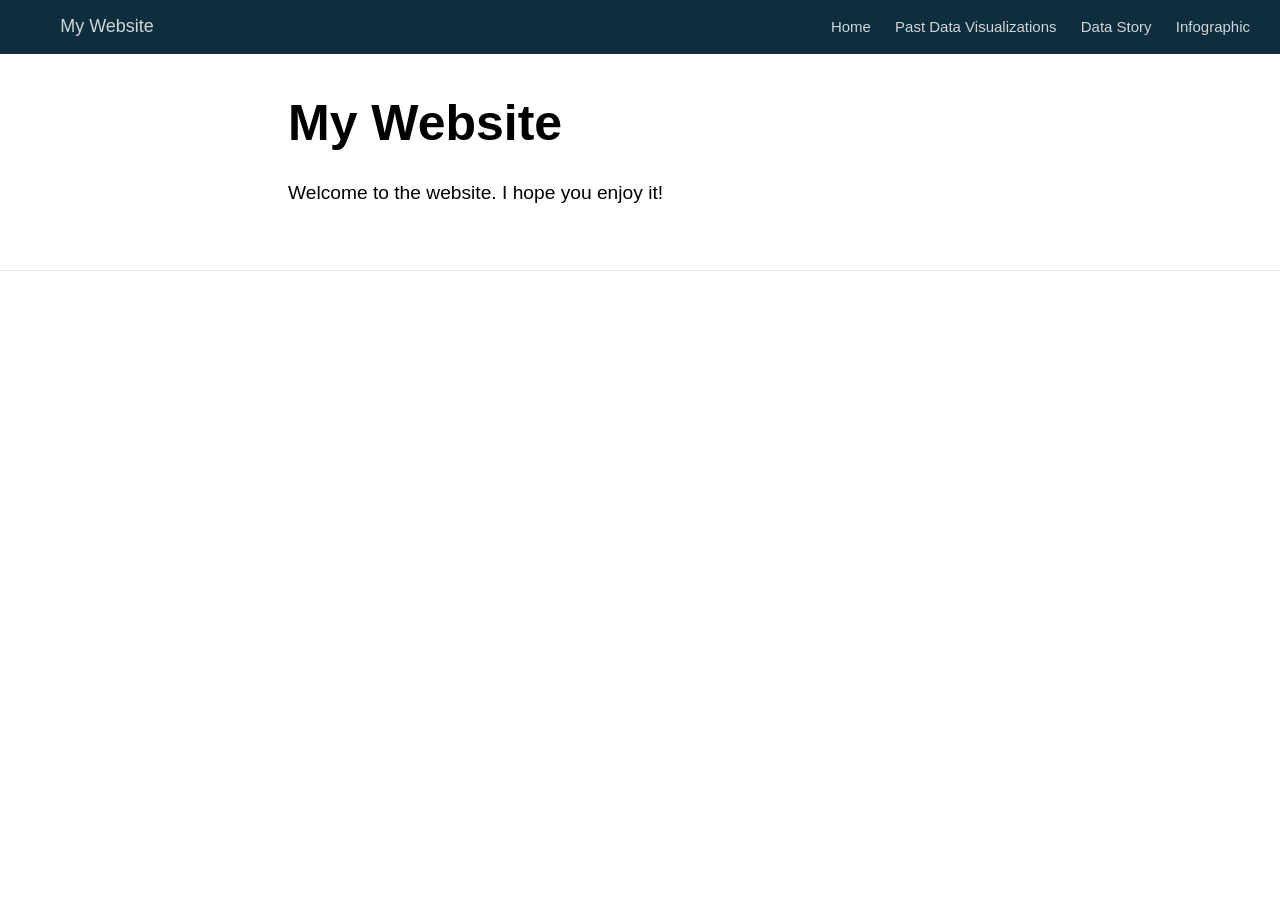
==== docs/index.html @ ec9baa34 "clean website (no large files)" ====
<!DOCTYPE html>

<html xmlns="http://www.w3.org/1999/xhtml" lang="" xml:lang="">

<head>
  <meta charset="utf-8"/>
  <meta name="viewport" content="width=device-width, initial-scale=1"/>
  <meta http-equiv="X-UA-Compatible" content="IE=Edge,chrome=1"/>
  <meta name="generator" content="distill" />

  <style type="text/css">
  /* Hide doc at startup (prevent jankiness while JS renders/transforms) */
  body {
    visibility: hidden;
  }
  </style>

 <!--radix_placeholder_import_source-->
 <!--/radix_placeholder_import_source-->

<style type="text/css">code{white-space: pre;}</style>
<style type="text/css" data-origin="pandoc">
pre > code.sourceCode { white-space: pre; position: relative; }
pre > code.sourceCode > span { display: inline-block; line-height: 1.25; }
pre > code.sourceCode > span:empty { height: 1.2em; }
.sourceCode { overflow: visible; }
code.sourceCode > span { color: inherit; text-decoration: inherit; }
div.sourceCode { margin: 1em 0; }
pre.sourceCode { margin: 0; }
@media screen {
div.sourceCode { overflow: auto; }
}
@media print {
pre > code.sourceCode { white-space: pre-wrap; }
pre > code.sourceCode > span { text-indent: -5em; padding-left: 5em; }
}
pre.numberSource code
  { counter-reset: source-line 0; }
pre.numberSource code > span
  { position: relative; left: -4em; counter-increment: source-line; }
pre.numberSource code > span > a:first-child::before
  { content: counter(source-line);
    position: relative; left: -1em; text-align: right; vertical-align: baseline;
    border: none; display: inline-block;
    -webkit-touch-callout: none; -webkit-user-select: none;
    -khtml-user-select: none; -moz-user-select: none;
    -ms-user-select: none; user-select: none;
    padding: 0 4px; width: 4em;
    color: #aaaaaa;
  }
pre.numberSource { margin-left: 3em; border-left: 1px solid #aaaaaa;  padding-left: 4px; }
div.sourceCode
  { color: #00769e; background-color: #f1f3f5; }
@media screen {
pre > code.sourceCode > span > a:first-child::before { text-decoration: underline; }
}
code span { color: #00769e; } /* Normal */
code span.al { color: #ad0000; } /* Alert */
code span.an { color: #5e5e5e; } /* Annotation */
code span.at { color: #657422; } /* Attribute */
code span.bn { color: #ad0000; } /* BaseN */
code span.bu { } /* BuiltIn */
code span.cf { color: #00769e; } /* ControlFlow */
code span.ch { color: #20794d; } /* Char */
code span.cn { color: #8f5902; } /* Constant */
code span.co { color: #5e5e5e; } /* Comment */
code span.cv { color: #5e5e5e; font-style: italic; } /* CommentVar */
code span.do { color: #5e5e5e; font-style: italic; } /* Documentation */
code span.dt { color: #ad0000; } /* DataType */
code span.dv { color: #ad0000; } /* DecVal */
code span.er { color: #ad0000; } /* Error */
code span.ex { } /* Extension */
code span.fl { color: #ad0000; } /* Float */
code span.fu { color: #4758ab; } /* Function */
code span.im { } /* Import */
code span.in { color: #5e5e5e; } /* Information */
code span.kw { color: #00769e; } /* Keyword */
code span.op { color: #5e5e5e; } /* Operator */
code span.ot { color: #00769e; } /* Other */
code span.pp { color: #ad0000; } /* Preprocessor */
code span.sc { color: #5e5e5e; } /* SpecialChar */
code span.ss { color: #20794d; } /* SpecialString */
code span.st { color: #20794d; } /* String */
code span.va { color: #111111; } /* Variable */
code span.vs { color: #20794d; } /* VerbatimString */
code span.wa { color: #5e5e5e; font-style: italic; } /* Warning */
</style>


  <!--radix_placeholder_meta_tags-->
  <title>My Website</title>

  <meta property="description" itemprop="description" content="Welcome to the website. I hope you enjoy it!"/>



  <!--  https://developers.facebook.com/docs/sharing/webmasters#markup -->
  <meta property="og:title" content="My Website"/>
  <meta property="og:type" content="article"/>
  <meta property="og:description" content="Welcome to the website. I hope you enjoy it!"/>
  <meta property="og:locale" content="en_US"/>
  <meta property="og:site_name" content="My Website"/>

  <!--  https://dev.twitter.com/cards/types/summary -->
  <meta property="twitter:card" content="summary"/>
  <meta property="twitter:title" content="My Website"/>
  <meta property="twitter:description" content="Welcome to the website. I hope you enjoy it!"/>

  <!--/radix_placeholder_meta_tags-->
  <!--radix_placeholder_rmarkdown_metadata-->

  <script type="text/json" id="radix-rmarkdown-metadata">
  {"type":"list","attributes":{"names":{"type":"character","attributes":{},"value":["title","description","site"]}},"value":[{"type":"character","attributes":{},"value":["My Website"]},{"type":"character","attributes":{},"value":["Welcome to the website. I hope you enjoy it!\n"]},{"type":"character","attributes":{},"value":["distill::distill_website"]}]}
  </script>
  <!--/radix_placeholder_rmarkdown_metadata-->
  <!--radix_placeholder_navigation_in_header-->
  <meta name="distill:offset" content=""/>

  <script type="application/javascript">

    window.headroom_prevent_pin = false;

    window.document.addEventListener("DOMContentLoaded", function (event) {

      // initialize headroom for banner
      var header = $('header').get(0);
      var headerHeight = header.offsetHeight;
      var headroom = new Headroom(header, {
        tolerance: 5,
        onPin : function() {
          if (window.headroom_prevent_pin) {
            window.headroom_prevent_pin = false;
            headroom.unpin();
          }
        }
      });
      headroom.init();
      if(window.location.hash)
        headroom.unpin();
      $(header).addClass('headroom--transition');

      // offset scroll location for banner on hash change
      // (see: https://github.com/WickyNilliams/headroom.js/issues/38)
      window.addEventListener("hashchange", function(event) {
        window.scrollTo(0, window.pageYOffset - (headerHeight + 25));
      });

      // responsive menu
      $('.distill-site-header').each(function(i, val) {
        var topnav = $(this);
        var toggle = topnav.find('.nav-toggle');
        toggle.on('click', function() {
          topnav.toggleClass('responsive');
        });
      });

      // nav dropdowns
      $('.nav-dropbtn').click(function(e) {
        $(this).next('.nav-dropdown-content').toggleClass('nav-dropdown-active');
        $(this).parent().siblings('.nav-dropdown')
           .children('.nav-dropdown-content').removeClass('nav-dropdown-active');
      });
      $("body").click(function(e){
        $('.nav-dropdown-content').removeClass('nav-dropdown-active');
      });
      $(".nav-dropdown").click(function(e){
        e.stopPropagation();
      });
    });
  </script>

  <style type="text/css">

  /* Theme (user-documented overrideables for nav appearance) */

  .distill-site-nav {
    color: rgba(255, 255, 255, 0.8);
    background-color: #0F2E3D;
    font-size: 15px;
    font-weight: 300;
  }

  .distill-site-nav a {
    color: inherit;
    text-decoration: none;
  }

  .distill-site-nav a:hover {
    color: white;
  }

  @media print {
    .distill-site-nav {
      display: none;
    }
  }

  .distill-site-header {

  }

  .distill-site-footer {

  }


  /* Site Header */

  .distill-site-header {
    width: 100%;
    box-sizing: border-box;
    z-index: 3;
  }

  .distill-site-header .nav-left {
    display: inline-block;
    margin-left: 8px;
  }

  @media screen and (max-width: 768px) {
    .distill-site-header .nav-left {
      margin-left: 0;
    }
  }


  .distill-site-header .nav-right {
    float: right;
    margin-right: 8px;
  }

  .distill-site-header a,
  .distill-site-header .title {
    display: inline-block;
    text-align: center;
    padding: 14px 10px 14px 10px;
  }

  .distill-site-header .title {
    font-size: 18px;
    min-width: 150px;
  }

  .distill-site-header .logo {
    padding: 0;
  }

  .distill-site-header .logo img {
    display: none;
    max-height: 20px;
    width: auto;
    margin-bottom: -4px;
  }

  .distill-site-header .nav-image img {
    max-height: 18px;
    width: auto;
    display: inline-block;
    margin-bottom: -3px;
  }



  @media screen and (min-width: 1000px) {
    .distill-site-header .logo img {
      display: inline-block;
    }
    .distill-site-header .nav-left {
      margin-left: 20px;
    }
    .distill-site-header .nav-right {
      margin-right: 20px;
    }
    .distill-site-header .title {
      padding-left: 12px;
    }
  }


  .distill-site-header .nav-toggle {
    display: none;
  }

  .nav-dropdown {
    display: inline-block;
    position: relative;
  }

  .nav-dropdown .nav-dropbtn {
    border: none;
    outline: none;
    color: rgba(255, 255, 255, 0.8);
    padding: 16px 10px;
    background-color: transparent;
    font-family: inherit;
    font-size: inherit;
    font-weight: inherit;
    margin: 0;
    margin-top: 1px;
    z-index: 2;
  }

  .nav-dropdown-content {
    display: none;
    position: absolute;
    background-color: white;
    min-width: 200px;
    border: 1px solid rgba(0,0,0,0.15);
    border-radius: 4px;
    box-shadow: 0px 8px 16px 0px rgba(0,0,0,0.1);
    z-index: 1;
    margin-top: 2px;
    white-space: nowrap;
    padding-top: 4px;
    padding-bottom: 4px;
  }

  .nav-dropdown-content hr {
    margin-top: 4px;
    margin-bottom: 4px;
    border: none;
    border-bottom: 1px solid rgba(0, 0, 0, 0.1);
  }

  .nav-dropdown-active {
    display: block;
  }

  .nav-dropdown-content a, .nav-dropdown-content .nav-dropdown-header {
    color: black;
    padding: 6px 24px;
    text-decoration: none;
    display: block;
    text-align: left;
  }

  .nav-dropdown-content .nav-dropdown-header {
    display: block;
    padding: 5px 24px;
    padding-bottom: 0;
    text-transform: uppercase;
    font-size: 14px;
    color: #999999;
    white-space: nowrap;
  }

  .nav-dropdown:hover .nav-dropbtn {
    color: white;
  }

  .nav-dropdown-content a:hover {
    background-color: #ddd;
    color: black;
  }

  .nav-right .nav-dropdown-content {
    margin-left: -45%;
    right: 0;
  }

  @media screen and (max-width: 768px) {
    .distill-site-header a, .distill-site-header .nav-dropdown  {display: none;}
    .distill-site-header a.nav-toggle {
      float: right;
      display: block;
    }
    .distill-site-header .title {
      margin-left: 0;
    }
    .distill-site-header .nav-right {
      margin-right: 0;
    }
    .distill-site-header {
      overflow: hidden;
    }
    .nav-right .nav-dropdown-content {
      margin-left: 0;
    }
  }


  @media screen and (max-width: 768px) {
    .distill-site-header.responsive {position: relative; min-height: 500px; }
    .distill-site-header.responsive a.nav-toggle {
      position: absolute;
      right: 0;
      top: 0;
    }
    .distill-site-header.responsive a,
    .distill-site-header.responsive .nav-dropdown {
      display: block;
      text-align: left;
    }
    .distill-site-header.responsive .nav-left,
    .distill-site-header.responsive .nav-right {
      width: 100%;
    }
    .distill-site-header.responsive .nav-dropdown {float: none;}
    .distill-site-header.responsive .nav-dropdown-content {position: relative;}
    .distill-site-header.responsive .nav-dropdown .nav-dropbtn {
      display: block;
      width: 100%;
      text-align: left;
    }
  }

  /* Site Footer */

  .distill-site-footer {
    width: 100%;
    overflow: hidden;
    box-sizing: border-box;
    z-index: 3;
    margin-top: 30px;
    padding-top: 30px;
    padding-bottom: 30px;
    text-align: center;
  }

  /* Headroom */

  d-title {
    padding-top: 6rem;
  }

  @media print {
    d-title {
      padding-top: 4rem;
    }
  }

  .headroom {
    z-index: 1000;
    position: fixed;
    top: 0;
    left: 0;
    right: 0;
  }

  .headroom--transition {
    transition: all .4s ease-in-out;
  }

  .headroom--unpinned {
    top: -100px;
  }

  .headroom--pinned {
    top: 0;
  }

  /* adjust viewport for navbar height */
  /* helps vertically center bootstrap (non-distill) content */
  .min-vh-100 {
    min-height: calc(100vh - 100px) !important;
  }

  </style>

  <script src="site_libs/jquery-3.6.0/jquery-3.6.0.min.js"></script>
  <link href="site_libs/font-awesome-6.5.2/css/all.min.css" rel="stylesheet"/>
  <link href="site_libs/font-awesome-6.5.2/css/v4-shims.min.css" rel="stylesheet"/>
  <script src="site_libs/headroom-0.9.4/headroom.min.js"></script>
  <script src="site_libs/autocomplete-0.37.1/autocomplete.min.js"></script>
  <script src="site_libs/fuse-6.4.1/fuse.min.js"></script>

  <script type="application/javascript">

  function getMeta(metaName) {
    var metas = document.getElementsByTagName('meta');
    for (let i = 0; i < metas.length; i++) {
      if (metas[i].getAttribute('name') === metaName) {
        return metas[i].getAttribute('content');
      }
    }
    return '';
  }

  function offsetURL(url) {
    var offset = getMeta('distill:offset');
    return offset ? offset + '/' + url : url;
  }

  function createFuseIndex() {

    // create fuse index
    var options = {
      keys: [
        { name: 'title', weight: 20 },
        { name: 'categories', weight: 15 },
        { name: 'description', weight: 10 },
        { name: 'contents', weight: 5 },
      ],
      ignoreLocation: true,
      threshold: 0
    };
    var fuse = new window.Fuse([], options);

    // fetch the main search.json
    return fetch(offsetURL('search.json'))
      .then(function(response) {
        if (response.status == 200) {
          return response.json().then(function(json) {
            // index main articles
            json.articles.forEach(function(article) {
              fuse.add(article);
            });
            // download collections and index their articles
            return Promise.all(json.collections.map(function(collection) {
              return fetch(offsetURL(collection)).then(function(response) {
                if (response.status === 200) {
                  return response.json().then(function(articles) {
                    articles.forEach(function(article) {
                      fuse.add(article);
                    });
                  })
                } else {
                  return Promise.reject(
                    new Error('Unexpected status from search index request: ' +
                              response.status)
                  );
                }
              });
            })).then(function() {
              return fuse;
            });
          });

        } else {
          return Promise.reject(
            new Error('Unexpected status from search index request: ' +
                        response.status)
          );
        }
      });
  }

  window.document.addEventListener("DOMContentLoaded", function (event) {

    // get search element (bail if we don't have one)
    var searchEl = window.document.getElementById('distill-search');
    if (!searchEl)
      return;

    createFuseIndex()
      .then(function(fuse) {

        // make search box visible
        searchEl.classList.remove('hidden');

        // initialize autocomplete
        var options = {
          autoselect: true,
          hint: false,
          minLength: 2,
        };
        window.autocomplete(searchEl, options, [{
          source: function(query, callback) {
            const searchOptions = {
              isCaseSensitive: false,
              shouldSort: true,
              minMatchCharLength: 2,
              limit: 10,
            };
            var results = fuse.search(query, searchOptions);
            callback(results
              .map(function(result) { return result.item; })
            );
          },
          templates: {
            suggestion: function(suggestion) {
              var img = suggestion.preview && Object.keys(suggestion.preview).length > 0
                ? `<img src="${offsetURL(suggestion.preview)}"</img>`
                : '';
              var html = `
                <div class="search-item">
                  <h3>${suggestion.title}</h3>
                  <div class="search-item-description">
                    ${suggestion.description || ''}
                  </div>
                  <div class="search-item-preview">
                    ${img}
                  </div>
                </div>
              `;
              return html;
            }
          }
        }]).on('autocomplete:selected', function(event, suggestion) {
          window.location.href = offsetURL(suggestion.path);
        });
        // remove inline display style on autocompleter (we want to
        // manage responsive display via css)
        $('.algolia-autocomplete').css("display", "");
      })
      .catch(function(error) {
        console.log(error);
      });

  });

  </script>

  <style type="text/css">

  .nav-search {
    font-size: x-small;
  }

  /* Algolioa Autocomplete */

  .algolia-autocomplete {
    display: inline-block;
    margin-left: 10px;
    vertical-align: sub;
    background-color: white;
    color: black;
    padding: 6px;
    padding-top: 8px;
    padding-bottom: 0;
    border-radius: 6px;
    border: 1px #0F2E3D solid;
    width: 180px;
  }


  @media screen and (max-width: 768px) {
    .distill-site-nav .algolia-autocomplete {
      display: none;
      visibility: hidden;
    }
    .distill-site-nav.responsive .algolia-autocomplete {
      display: inline-block;
      visibility: visible;
    }
    .distill-site-nav.responsive .algolia-autocomplete .aa-dropdown-menu {
      margin-left: 0;
      width: 400px;
      max-height: 400px;
    }
  }

  .algolia-autocomplete .aa-input, .algolia-autocomplete .aa-hint {
    width: 90%;
    outline: none;
    border: none;
  }

  .algolia-autocomplete .aa-hint {
    color: #999;
  }
  .algolia-autocomplete .aa-dropdown-menu {
    width: 550px;
    max-height: 70vh;
    overflow-x: visible;
    overflow-y: scroll;
    padding: 5px;
    margin-top: 3px;
    margin-left: -150px;
    background-color: #fff;
    border-radius: 5px;
    border: 1px solid #999;
    border-top: none;
  }

  .algolia-autocomplete .aa-dropdown-menu .aa-suggestion {
    cursor: pointer;
    padding: 5px 4px;
    border-bottom: 1px solid #eee;
  }

  .algolia-autocomplete .aa-dropdown-menu .aa-suggestion:last-of-type {
    border-bottom: none;
    margin-bottom: 2px;
  }

  .algolia-autocomplete .aa-dropdown-menu .aa-suggestion .search-item {
    overflow: hidden;
    font-size: 0.8em;
    line-height: 1.4em;
  }

  .algolia-autocomplete .aa-dropdown-menu .aa-suggestion .search-item h3 {
    font-size: 1rem;
    margin-block-start: 0;
    margin-block-end: 5px;
  }

  .algolia-autocomplete .aa-dropdown-menu .aa-suggestion .search-item-description {
    display: inline-block;
    overflow: hidden;
    height: 2.8em;
    width: 80%;
    margin-right: 4%;
  }

  .algolia-autocomplete .aa-dropdown-menu .aa-suggestion .search-item-preview {
    display: inline-block;
    width: 15%;
  }

  .algolia-autocomplete .aa-dropdown-menu .aa-suggestion .search-item-preview img {
    height: 3em;
    width: auto;
    display: none;
  }

  .algolia-autocomplete .aa-dropdown-menu .aa-suggestion .search-item-preview img[src] {
    display: initial;
  }

  .algolia-autocomplete .aa-dropdown-menu .aa-suggestion.aa-cursor {
    background-color: #eee;
  }
  .algolia-autocomplete .aa-dropdown-menu .aa-suggestion em {
    font-weight: bold;
    font-style: normal;
  }

  </style>


  <!--/radix_placeholder_navigation_in_header-->
  <!--radix_placeholder_distill-->

  <style type="text/css">

  body {
    background-color: white;
  }

  .pandoc-table {
    width: 100%;
  }

  .pandoc-table>caption {
    margin-bottom: 10px;
  }

  .pandoc-table th:not([align]) {
    text-align: left;
  }

  .pagedtable-footer {
    font-size: 15px;
  }

  d-byline .byline {
    grid-template-columns: 2fr 2fr;
  }

  d-byline .byline h3 {
    margin-block-start: 1.5em;
  }

  d-byline .byline .authors-affiliations h3 {
    margin-block-start: 0.5em;
  }

  .authors-affiliations .orcid-id {
    width: 16px;
    height:16px;
    margin-left: 4px;
    margin-right: 4px;
    vertical-align: middle;
    padding-bottom: 2px;
  }

  d-title .dt-tags {
    margin-top: 1em;
    grid-column: text;
  }

  .dt-tags .dt-tag {
    text-decoration: none;
    display: inline-block;
    color: rgba(0,0,0,0.6);
    padding: 0em 0.4em;
    margin-right: 0.5em;
    margin-bottom: 0.4em;
    font-size: 70%;
    border: 1px solid rgba(0,0,0,0.2);
    border-radius: 3px;
    text-transform: uppercase;
    font-weight: 500;
  }

  d-article table.gt_table td,
  d-article table.gt_table th {
    border-bottom: none;
    font-size: 100%;
  }

  .html-widget {
    margin-bottom: 2.0em;
  }

  .l-screen-inset {
    padding-right: 16px;
  }

  .l-screen .caption {
    margin-left: 10px;
  }

  .shaded {
    background: rgb(247, 247, 247);
    padding-top: 20px;
    padding-bottom: 20px;
    border-top: 1px solid rgba(0, 0, 0, 0.1);
    border-bottom: 1px solid rgba(0, 0, 0, 0.1);
  }

  .shaded .html-widget {
    margin-bottom: 0;
    border: 1px solid rgba(0, 0, 0, 0.1);
  }

  .shaded .shaded-content {
    background: white;
  }

  .text-output {
    margin-top: 0;
    line-height: 1.5em;
  }

  .hidden {
    display: none !important;
  }

  hr.section-separator {
    border: none;
    border-top: 1px solid rgba(0, 0, 0, 0.1);
    margin: 0px;
  }


  d-byline {
    border-top: none;
  }

  d-article {
    padding-top: 2.5rem;
    padding-bottom: 30px;
    border-top: none;
  }

  d-appendix {
    padding-top: 30px;
  }

  d-article>p>img {
    width: 100%;
  }

  d-article h2 {
    margin: 1rem 0 1.5rem 0;
  }

  d-article h3 {
    margin-top: 1.5rem;
  }

  d-article iframe {
    border: 1px solid rgba(0, 0, 0, 0.1);
    margin-bottom: 2.0em;
    width: 100%;
  }

  /* Tweak code blocks */

  d-article div.sourceCode code,
  d-article pre code {
    font-family: Consolas, Monaco, 'Andale Mono', 'Ubuntu Mono', monospace;
  }

  d-article pre,
  d-article div.sourceCode,
  d-article div.sourceCode pre {
    overflow: auto;
  }

  d-article div.sourceCode {
    background-color: white;
  }

  d-article div.sourceCode pre {
    padding-left: 10px;
    font-size: 12px;
    border-left: 2px solid rgba(0,0,0,0.1);
  }

  d-article pre {
    font-size: 12px;
    color: black;
    background: none;
    margin-top: 0;
    text-align: left;
    white-space: pre;
    word-spacing: normal;
    word-break: normal;
    word-wrap: normal;
    line-height: 1.5;

    -moz-tab-size: 4;
    -o-tab-size: 4;
    tab-size: 4;

    -webkit-hyphens: none;
    -moz-hyphens: none;
    -ms-hyphens: none;
    hyphens: none;
  }

  d-article pre a {
    border-bottom: none;
  }

  d-article pre a:hover {
    border-bottom: none;
    text-decoration: underline;
  }

  d-article details {
    grid-column: text;
    margin-bottom: 0.8em;
  }

  @media(min-width: 768px) {

  d-article pre,
  d-article div.sourceCode,
  d-article div.sourceCode pre {
    overflow: visible !important;
  }

  d-article div.sourceCode pre {
    padding-left: 18px;
    font-size: 14px;
  }

  /* tweak for Pandoc numbered line within distill */
  d-article pre.numberSource code > span {
      left: -2em;
  }

  d-article pre {
    font-size: 14px;
  }

  }

  figure img.external {
    background: white;
    border: 1px solid rgba(0, 0, 0, 0.1);
    box-shadow: 0 1px 8px rgba(0, 0, 0, 0.1);
    padding: 18px;
    box-sizing: border-box;
  }

  /* CSS for d-contents */

  .d-contents {
    grid-column: text;
    color: rgba(0,0,0,0.8);
    font-size: 0.9em;
    padding-bottom: 1em;
    margin-bottom: 1em;
    padding-bottom: 0.5em;
    margin-bottom: 1em;
    padding-left: 0.25em;
    justify-self: start;
  }

  @media(min-width: 1000px) {
    .d-contents.d-contents-float {
      height: 0;
      grid-column-start: 1;
      grid-column-end: 4;
      justify-self: center;
      padding-right: 3em;
      padding-left: 2em;
    }
  }

  .d-contents nav h3 {
    font-size: 18px;
    margin-top: 0;
    margin-bottom: 1em;
  }

  .d-contents li {
    list-style-type: none
  }

  .d-contents nav > ul {
    padding-left: 0;
  }

  .d-contents ul {
    padding-left: 1em
  }

  .d-contents nav ul li {
    margin-top: 0.6em;
    margin-bottom: 0.2em;
  }

  .d-contents nav a {
    font-size: 13px;
    border-bottom: none;
    text-decoration: none
    color: rgba(0, 0, 0, 0.8);
  }

  .d-contents nav a:hover {
    text-decoration: underline solid rgba(0, 0, 0, 0.6)
  }

  .d-contents nav > ul > li > a {
    font-weight: 600;
  }

  .d-contents nav > ul > li > ul {
    font-weight: inherit;
  }

  .d-contents nav > ul > li > ul > li {
    margin-top: 0.2em;
  }


  .d-contents nav ul {
    margin-top: 0;
    margin-bottom: 0.25em;
  }

  .d-article-with-toc h2:nth-child(2) {
    margin-top: 0;
  }


  /* Figure */

  .figure {
    position: relative;
    margin-bottom: 2.5em;
    margin-top: 1.5em;
  }

  .figure .caption {
    color: rgba(0, 0, 0, 0.6);
    font-size: 12px;
    line-height: 1.5em;
  }

  .figure img.external {
    background: white;
    border: 1px solid rgba(0, 0, 0, 0.1);
    box-shadow: 0 1px 8px rgba(0, 0, 0, 0.1);
    padding: 18px;
    box-sizing: border-box;
  }

  .figure .caption a {
    color: rgba(0, 0, 0, 0.6);
  }

  .figure .caption b,
  .figure .caption strong, {
    font-weight: 600;
    color: rgba(0, 0, 0, 1.0);
  }

  /* Citations */

  d-article .citation {
    color: inherit;
    cursor: inherit;
  }

  div.hanging-indent{
    margin-left: 1em; text-indent: -1em;
  }

  /* Citation hover box */

  .tippy-box[data-theme~=light-border] {
    background-color: rgba(250, 250, 250, 0.95);
  }

  .tippy-content > p {
    margin-bottom: 0;
    padding: 2px;
  }


  /* Tweak 1000px media break to show more text */

  @media(min-width: 1000px) {
    .base-grid,
    distill-header,
    d-title,
    d-abstract,
    d-article,
    d-appendix,
    distill-appendix,
    d-byline,
    d-footnote-list,
    d-citation-list,
    distill-footer {
      grid-template-columns: [screen-start] 1fr [page-start kicker-start] 80px [middle-start] 50px [text-start kicker-end] 65px 65px 65px 65px 65px 65px 65px 65px [text-end gutter-start] 65px [middle-end] 65px [page-end gutter-end] 1fr [screen-end];
      grid-column-gap: 16px;
    }

    .grid {
      grid-column-gap: 16px;
    }

    d-article {
      font-size: 1.06rem;
      line-height: 1.7em;
    }
    figure .caption, .figure .caption, figure figcaption {
      font-size: 13px;
    }
  }

  @media(min-width: 1180px) {
    .base-grid,
    distill-header,
    d-title,
    d-abstract,
    d-article,
    d-appendix,
    distill-appendix,
    d-byline,
    d-footnote-list,
    d-citation-list,
    distill-footer {
      grid-template-columns: [screen-start] 1fr [page-start kicker-start] 60px [middle-start] 60px [text-start kicker-end] 60px 60px 60px 60px 60px 60px 60px 60px [text-end gutter-start] 60px [middle-end] 60px [page-end gutter-end] 1fr [screen-end];
      grid-column-gap: 32px;
    }

    .grid {
      grid-column-gap: 32px;
    }
  }


  /* Get the citation styles for the appendix (not auto-injected on render since
     we do our own rendering of the citation appendix) */

  d-appendix .citation-appendix,
  .d-appendix .citation-appendix {
    font-size: 11px;
    line-height: 15px;
    border-left: 1px solid rgba(0, 0, 0, 0.1);
    padding-left: 18px;
    border: 1px solid rgba(0,0,0,0.1);
    background: rgba(0, 0, 0, 0.02);
    padding: 10px 18px;
    border-radius: 3px;
    color: rgba(150, 150, 150, 1);
    overflow: hidden;
    margin-top: -12px;
    white-space: pre-wrap;
    word-wrap: break-word;
  }

  /* Include appendix styles here so they can be overridden */

  d-appendix {
    contain: layout style;
    font-size: 0.8em;
    line-height: 1.7em;
    margin-top: 60px;
    margin-bottom: 0;
    border-top: 1px solid rgba(0, 0, 0, 0.1);
    color: rgba(0,0,0,0.5);
    padding-top: 60px;
    padding-bottom: 48px;
  }

  d-appendix h3 {
    grid-column: page-start / text-start;
    font-size: 15px;
    font-weight: 500;
    margin-top: 1em;
    margin-bottom: 0;
    color: rgba(0,0,0,0.65);
  }

  d-appendix h3 + * {
    margin-top: 1em;
  }

  d-appendix ol {
    padding: 0 0 0 15px;
  }

  @media (min-width: 768px) {
    d-appendix ol {
      padding: 0 0 0 30px;
      margin-left: -30px;
    }
  }

  d-appendix li {
    margin-bottom: 1em;
  }

  d-appendix a {
    color: rgba(0, 0, 0, 0.6);
  }

  d-appendix > * {
    grid-column: text;
  }

  d-appendix > d-footnote-list,
  d-appendix > d-citation-list,
  d-appendix > distill-appendix {
    grid-column: screen;
  }

  /* Include footnote styles here so they can be overridden */

  d-footnote-list {
    contain: layout style;
  }

  d-footnote-list > * {
    grid-column: text;
  }

  d-footnote-list a.footnote-backlink {
    color: rgba(0,0,0,0.3);
    padding-left: 0.5em;
  }



  /* Anchor.js */

  .anchorjs-link {
    /*transition: all .25s linear; */
    text-decoration: none;
    border-bottom: none;
  }
  *:hover > .anchorjs-link {
    margin-left: -1.125em !important;
    text-decoration: none;
    border-bottom: none;
  }

  /* Social footer */

  .social_footer {
    margin-top: 30px;
    margin-bottom: 0;
    color: rgba(0,0,0,0.67);
  }

  .disqus-comments {
    margin-right: 30px;
  }

  .disqus-comment-count {
    border-bottom: 1px solid rgba(0, 0, 0, 0.4);
    cursor: pointer;
  }

  #disqus_thread {
    margin-top: 30px;
  }

  .article-sharing a {
    border-bottom: none;
    margin-right: 8px;
  }

  .article-sharing a:hover {
    border-bottom: none;
  }

  .sidebar-section.subscribe {
    font-size: 12px;
    line-height: 1.6em;
  }

  .subscribe p {
    margin-bottom: 0.5em;
  }


  .article-footer .subscribe {
    font-size: 15px;
    margin-top: 45px;
  }


  .sidebar-section.custom {
    font-size: 12px;
    line-height: 1.6em;
  }

  .custom p {
    margin-bottom: 0.5em;
  }

  /* Styles for listing layout (hide title) */
  .layout-listing d-title, .layout-listing .d-title {
    display: none;
  }

  /* Styles for posts lists (not auto-injected) */


  .posts-with-sidebar {
    padding-left: 45px;
    padding-right: 45px;
  }

  .posts-list .description h2,
  .posts-list .description p {
    font-family: -apple-system, BlinkMacSystemFont, "Segoe UI", Roboto, Oxygen, Ubuntu, Cantarell, "Fira Sans", "Droid Sans", "Helvetica Neue", Arial, sans-serif;
  }

  .posts-list .description h2 {
    font-weight: 700;
    border-bottom: none;
    padding-bottom: 0;
  }

  .posts-list h2.post-tag {
    border-bottom: 1px solid rgba(0, 0, 0, 0.2);
    padding-bottom: 12px;
  }
  .posts-list {
    margin-top: 60px;
    margin-bottom: 24px;
  }

  .posts-list .post-preview {
    text-decoration: none;
    overflow: hidden;
    display: block;
    border-bottom: 1px solid rgba(0, 0, 0, 0.1);
    padding: 24px 0;
  }

  .post-preview-last {
    border-bottom: none !important;
  }

  .posts-list .posts-list-caption {
    grid-column: screen;
    font-weight: 400;
  }

  .posts-list .post-preview h2 {
    margin: 0 0 6px 0;
    line-height: 1.2em;
    font-style: normal;
    font-size: 24px;
  }

  .posts-list .post-preview p {
    margin: 0 0 12px 0;
    line-height: 1.4em;
    font-size: 16px;
  }

  .posts-list .post-preview .thumbnail {
    box-sizing: border-box;
    margin-bottom: 24px;
    position: relative;
    max-width: 500px;
  }
  .posts-list .post-preview img {
    width: 100%;
    display: block;
  }

  .posts-list .metadata {
    font-size: 12px;
    line-height: 1.4em;
    margin-bottom: 18px;
  }

  .posts-list .metadata > * {
    display: inline-block;
  }

  .posts-list .metadata .publishedDate {
    margin-right: 2em;
  }

  .posts-list .metadata .dt-authors {
    display: block;
    margin-top: 0.3em;
    margin-right: 2em;
  }

  .posts-list .dt-tags {
    display: block;
    line-height: 1em;
  }

  .posts-list .dt-tags .dt-tag {
    display: inline-block;
    color: rgba(0,0,0,0.6);
    padding: 0.3em 0.4em;
    margin-right: 0.2em;
    margin-bottom: 0.4em;
    font-size: 60%;
    border: 1px solid rgba(0,0,0,0.2);
    border-radius: 3px;
    text-transform: uppercase;
    font-weight: 500;
  }

  .posts-list img {
    opacity: 1;
  }

  .posts-list img[data-src] {
    opacity: 0;
  }

  .posts-more {
    clear: both;
  }


  .posts-sidebar {
    font-size: 16px;
  }

  .posts-sidebar h3 {
    font-size: 16px;
    margin-top: 0;
    margin-bottom: 0.5em;
    font-weight: 400;
    text-transform: uppercase;
  }

  .sidebar-section {
    margin-bottom: 30px;
  }

  .categories ul {
    list-style-type: none;
    margin: 0;
    padding: 0;
  }

  .categories li {
    color: rgba(0, 0, 0, 0.8);
    margin-bottom: 0;
  }

  .categories li>a {
    border-bottom: none;
  }

  .categories li>a:hover {
    border-bottom: 1px solid rgba(0, 0, 0, 0.4);
  }

  .categories .active {
    font-weight: 600;
  }

  .categories .category-count {
    color: rgba(0, 0, 0, 0.4);
  }


  @media(min-width: 768px) {
    .posts-list .post-preview h2 {
      font-size: 26px;
    }
    .posts-list .post-preview .thumbnail {
      float: right;
      width: 30%;
      margin-bottom: 0;
    }
    .posts-list .post-preview .description {
      float: left;
      width: 45%;
    }
    .posts-list .post-preview .metadata {
      float: left;
      width: 20%;
      margin-top: 8px;
    }
    .posts-list .post-preview p {
      margin: 0 0 12px 0;
      line-height: 1.5em;
      font-size: 16px;
    }
    .posts-with-sidebar .posts-list {
      float: left;
      width: 75%;
    }
    .posts-with-sidebar .posts-sidebar {
      float: right;
      width: 20%;
      margin-top: 60px;
      padding-top: 24px;
      padding-bottom: 24px;
    }
  }


  /* Improve display for browsers without grid (IE/Edge <= 15) */

  .downlevel {
    line-height: 1.6em;
    font-family: -apple-system, BlinkMacSystemFont, "Segoe UI", Roboto, Oxygen, Ubuntu, Cantarell, "Fira Sans", "Droid Sans", "Helvetica Neue", Arial, sans-serif;
    margin: 0;
  }

  .downlevel .d-title {
    padding-top: 6rem;
    padding-bottom: 1.5rem;
  }

  .downlevel .d-title h1 {
    font-size: 50px;
    font-weight: 700;
    line-height: 1.1em;
    margin: 0 0 0.5rem;
  }

  .downlevel .d-title p {
    font-weight: 300;
    font-size: 1.2rem;
    line-height: 1.55em;
    margin-top: 0;
  }

  .downlevel .d-byline {
    padding-top: 0.8em;
    padding-bottom: 0.8em;
    font-size: 0.8rem;
    line-height: 1.8em;
  }

  .downlevel .section-separator {
    border: none;
    border-top: 1px solid rgba(0, 0, 0, 0.1);
  }

  .downlevel .d-article {
    font-size: 1.06rem;
    line-height: 1.7em;
    padding-top: 1rem;
    padding-bottom: 2rem;
  }


  .downlevel .d-appendix {
    padding-left: 0;
    padding-right: 0;
    max-width: none;
    font-size: 0.8em;
    line-height: 1.7em;
    margin-bottom: 0;
    color: rgba(0,0,0,0.5);
    padding-top: 40px;
    padding-bottom: 48px;
  }

  .downlevel .footnotes ol {
    padding-left: 13px;
  }

  .downlevel .base-grid,
  .downlevel .distill-header,
  .downlevel .d-title,
  .downlevel .d-abstract,
  .downlevel .d-article,
  .downlevel .d-appendix,
  .downlevel .distill-appendix,
  .downlevel .d-byline,
  .downlevel .d-footnote-list,
  .downlevel .d-citation-list,
  .downlevel .distill-footer,
  .downlevel .appendix-bottom,
  .downlevel .posts-container {
    padding-left: 40px;
    padding-right: 40px;
  }

  @media(min-width: 768px) {
    .downlevel .base-grid,
    .downlevel .distill-header,
    .downlevel .d-title,
    .downlevel .d-abstract,
    .downlevel .d-article,
    .downlevel .d-appendix,
    .downlevel .distill-appendix,
    .downlevel .d-byline,
    .downlevel .d-footnote-list,
    .downlevel .d-citation-list,
    .downlevel .distill-footer,
    .downlevel .appendix-bottom,
    .downlevel .posts-container {
    padding-left: 150px;
    padding-right: 150px;
    max-width: 900px;
  }
  }

  .downlevel pre code {
    display: block;
    border-left: 2px solid rgba(0, 0, 0, .1);
    padding: 0 0 0 20px;
    font-size: 14px;
  }

  .downlevel code, .downlevel pre {
    color: black;
    background: none;
    font-family: Consolas, Monaco, 'Andale Mono', 'Ubuntu Mono', monospace;
    text-align: left;
    white-space: pre;
    word-spacing: normal;
    word-break: normal;
    word-wrap: normal;
    line-height: 1.5;

    -moz-tab-size: 4;
    -o-tab-size: 4;
    tab-size: 4;

    -webkit-hyphens: none;
    -moz-hyphens: none;
    -ms-hyphens: none;
    hyphens: none;
  }

  .downlevel .posts-list .post-preview {
    color: inherit;
  }



  </style>

  <script type="application/javascript">

  function is_downlevel_browser() {
    if (bowser.isUnsupportedBrowser({ msie: "12", msedge: "16"},
                                   window.navigator.userAgent)) {
      return true;
    } else {
      return window.load_distill_framework === undefined;
    }
  }

  // show body when load is complete
  function on_load_complete() {

    // add anchors
    if (window.anchors) {
      window.anchors.options.placement = 'left';
      window.anchors.add('d-article > h2, d-article > h3, d-article > h4, d-article > h5');
    }


    // set body to visible
    document.body.style.visibility = 'visible';

    // force redraw for leaflet widgets
    if (window.HTMLWidgets) {
      var maps = window.HTMLWidgets.findAll(".leaflet");
      $.each(maps, function(i, el) {
        var map = this.getMap();
        map.invalidateSize();
        map.eachLayer(function(layer) {
          if (layer instanceof L.TileLayer)
            layer.redraw();
        });
      });
    }

    // trigger 'shown' so htmlwidgets resize
    $('d-article').trigger('shown');
  }

  function init_distill() {

    init_common();

    // create front matter
    var front_matter = $('<d-front-matter></d-front-matter>');
    $('#distill-front-matter').wrap(front_matter);

    // create d-title
    $('.d-title').changeElementType('d-title');

    // separator
    var separator = '<hr class="section-separator" style="clear: both"/>';
    // prepend separator above appendix
    $('.d-byline').before(separator);
    $('.d-article').before(separator);

    // create d-byline
    var byline = $('<d-byline></d-byline>');
    $('.d-byline').replaceWith(byline);

    // create d-article
    var article = $('<d-article></d-article>');
    $('.d-article').wrap(article).children().unwrap();

    // move posts container into article
    $('.posts-container').appendTo($('d-article'));

    // create d-appendix
    $('.d-appendix').changeElementType('d-appendix');

    // flag indicating that we have appendix items
    var appendix = $('.appendix-bottom').children('h3').length > 0;

    // replace footnotes with <d-footnote>
    $('.footnote-ref').each(function(i, val) {
      appendix = true;
      var href = $(this).attr('href');
      var id = href.replace('#', '');
      var fn = $('#' + id);
      var fn_p = $('#' + id + '>p');
      fn_p.find('.footnote-back').remove();
      var text = fn_p.html();
      var dtfn = $('<d-footnote></d-footnote>');
      dtfn.html(text);
      $(this).replaceWith(dtfn);
    });
    // remove footnotes
    $('.footnotes').remove();

    // move refs into #references-listing
    $('#references-listing').replaceWith($('#refs'));

    $('h1.appendix, h2.appendix').each(function(i, val) {
      $(this).changeElementType('h3');
    });
    $('h3.appendix').each(function(i, val) {
      var id = $(this).attr('id');
      $('.d-contents a[href="#' + id + '"]').parent().remove();
      appendix = true;
      $(this).nextUntil($('h1, h2, h3')).addBack().appendTo($('d-appendix'));
    });

    // show d-appendix if we have appendix content
    $("d-appendix").css('display', appendix ? 'grid' : 'none');

    // localize layout chunks to just output
    $('.layout-chunk').each(function(i, val) {

      // capture layout
      var layout = $(this).attr('data-layout');

      // apply layout to markdown level block elements
      var elements = $(this).children().not('details, div.sourceCode, pre, script');
      elements.each(function(i, el) {
        var layout_div = $('<div class="' + layout + '"></div>');
        if (layout_div.hasClass('shaded')) {
          var shaded_content = $('<div class="shaded-content"></div>');
          $(this).wrap(shaded_content);
          $(this).parent().wrap(layout_div);
        } else {
          $(this).wrap(layout_div);
        }
      });


      // unwrap the layout-chunk div
      $(this).children().unwrap();
    });

    // remove code block used to force  highlighting css
    $('.distill-force-highlighting-css').parent().remove();

    // remove empty line numbers inserted by pandoc when using a
    // custom syntax highlighting theme, except when numbering line
    // in code chunk
    $('pre:not(.numberLines) code.sourceCode a:empty').remove();

    // load distill framework
    load_distill_framework();

    // wait for window.distillRunlevel == 4 to do post processing
    function distill_post_process() {

      if (!window.distillRunlevel || window.distillRunlevel < 4)
        return;

      // hide author/affiliations entirely if we have no authors
      var front_matter = JSON.parse($("#distill-front-matter").html());
      var have_authors = front_matter.authors && front_matter.authors.length > 0;
      if (!have_authors)
        $('d-byline').addClass('hidden');

      // article with toc class
      $('.d-contents').parent().addClass('d-article-with-toc');

      // strip links that point to #
      $('.authors-affiliations').find('a[href="#"]').removeAttr('href');

      // add orcid ids
      $('.authors-affiliations').find('.author').each(function(i, el) {
        var orcid_id = front_matter.authors[i].orcidID;
        var author_name = front_matter.authors[i].author
        if (orcid_id) {
          var a = $('<a></a>');
          a.attr('href', 'https://orcid.org/' + orcid_id);
          var img = $('<img></img>');
          img.addClass('orcid-id');
          img.attr('alt', author_name ? 'ORCID ID for ' + author_name : 'ORCID ID');
          img.attr('src','[data-uri]');
          a.append(img);
          $(this).append(a);
        }
      });

      // hide elements of author/affiliations grid that have no value
      function hide_byline_column(caption) {
        $('d-byline').find('h3:contains("' + caption + '")').parent().css('visibility', 'hidden');
      }

      // affiliations
      var have_affiliations = false;
      for (var i = 0; i<front_matter.authors.length; ++i) {
        var author = front_matter.authors[i];
        if (author.affiliation !== "&nbsp;") {
          have_affiliations = true;
          break;
        }
      }
      if (!have_affiliations)
        $('d-byline').find('h3:contains("Affiliations")').css('visibility', 'hidden');

      // published date
      if (!front_matter.publishedDate)
        hide_byline_column("Published");

      // document object identifier
      var doi = $('d-byline').find('h3:contains("DOI")');
      var doi_p = doi.next().empty();
      if (!front_matter.doi) {
        // if we have a citation and valid citationText then link to that
        if ($('#citation').length > 0 && front_matter.citationText) {
          doi.html('Citation');
          $('<a href="#citation"></a>')
            .text(front_matter.citationText)
            .appendTo(doi_p);
        } else {
          hide_byline_column("DOI");
        }
      } else {
        $('<a></a>')
           .attr('href', "https://doi.org/" + front_matter.doi)
           .html(front_matter.doi)
           .appendTo(doi_p);
      }

       // change plural form of authors/affiliations
      if (front_matter.authors.length === 1) {
        var grid = $('.authors-affiliations');
        grid.children('h3:contains("Authors")').text('Author');
        grid.children('h3:contains("Affiliations")').text('Affiliation');
      }

      // remove d-appendix and d-footnote-list local styles
      $('d-appendix > style:first-child').remove();
      $('d-footnote-list > style:first-child').remove();

      // move appendix-bottom entries to the bottom
      $('.appendix-bottom').appendTo('d-appendix').children().unwrap();
      $('.appendix-bottom').remove();

      // hoverable references
      $('span.citation[data-cites]').each(function() {
        const citeChild = $(this).children()[0]
        // Do not process if @xyz has been used without escaping and without bibliography activated
        // https://github.com/rstudio/distill/issues/466
        if (citeChild === undefined) return true

        if (citeChild.nodeName == "D-FOOTNOTE") {
          var fn = citeChild
          $(this).html(fn.shadowRoot.querySelector("sup"))
          $(this).id = fn.id
          fn.remove()
        }
        var refs = $(this).attr('data-cites').split(" ");
        var refHtml = refs.map(function(ref) {
          // Could use CSS.escape too here, we insure backward compatibility in navigator
          return "<p>" + $('div[id="ref-' + ref + '"]').html() + "</p>";
        }).join("\n");
        window.tippy(this, {
          allowHTML: true,
          content: refHtml,
          maxWidth: 500,
          interactive: true,
          interactiveBorder: 10,
          theme: 'light-border',
          placement: 'bottom-start'
        });
      });

      // fix footnotes in tables (#411)
      // replacing broken distill.pub feature
      $('table d-footnote').each(function() {
        // we replace internal showAtNode methode which is triggered when hovering a footnote
        this.hoverBox.showAtNode = function(node) {
          // ported from https://github.com/distillpub/template/pull/105/files
          calcOffset = function(elem) {
              let x = elem.offsetLeft;
              let y = elem.offsetTop;
              // Traverse upwards until an `absolute` element is found or `elem`
              // becomes null.
              while (elem = elem.offsetParent && elem.style.position != 'absolute') {
                  x += elem.offsetLeft;
                  y += elem.offsetTop;
              }

              return { left: x, top: y };
          }
          // https://developer.mozilla.org/en-US/docs/Web/API/HTMLElement/offsetTop
          const bbox = node.getBoundingClientRect();
          const offset = calcOffset(node);
          this.show([offset.left + bbox.width, offset.top + bbox.height]);
        }
      })

      // clear polling timer
      clearInterval(tid);

      // show body now that everything is ready
      on_load_complete();
    }

    var tid = setInterval(distill_post_process, 50);
    distill_post_process();

  }

  function init_downlevel() {

    init_common();

     // insert hr after d-title
    $('.d-title').after($('<hr class="section-separator"/>'));

    // check if we have authors
    var front_matter = JSON.parse($("#distill-front-matter").html());
    var have_authors = front_matter.authors && front_matter.authors.length > 0;

    // manage byline/border
    if (!have_authors)
      $('.d-byline').remove();
    $('.d-byline').after($('<hr class="section-separator"/>'));
    $('.d-byline a').remove();

    // remove toc
    $('.d-contents').remove();

    // move appendix elements
    $('h1.appendix, h2.appendix').each(function(i, val) {
      $(this).changeElementType('h3');
    });
    $('h3.appendix').each(function(i, val) {
      $(this).nextUntil($('h1, h2, h3')).addBack().appendTo($('.d-appendix'));
    });


    // inject headers into references and footnotes
    var refs_header = $('<h3></h3>');
    refs_header.text('References');
    $('#refs').prepend(refs_header);

    var footnotes_header = $('<h3></h3');
    footnotes_header.text('Footnotes');
    $('.footnotes').children('hr').first().replaceWith(footnotes_header);

    // move appendix-bottom entries to the bottom
    $('.appendix-bottom').appendTo('.d-appendix').children().unwrap();
    $('.appendix-bottom').remove();

    // remove appendix if it's empty
    if ($('.d-appendix').children().length === 0)
      $('.d-appendix').remove();

    // prepend separator above appendix
    $('.d-appendix').before($('<hr class="section-separator" style="clear: both"/>'));

    // trim code
    $('pre>code').each(function(i, val) {
      $(this).html($.trim($(this).html()));
    });

    // move posts-container right before article
    $('.posts-container').insertBefore($('.d-article'));

    $('body').addClass('downlevel');

    on_load_complete();
  }


  function init_common() {

    // jquery plugin to change element types
    (function($) {
      $.fn.changeElementType = function(newType) {
        var attrs = {};

        $.each(this[0].attributes, function(idx, attr) {
          attrs[attr.nodeName] = attr.nodeValue;
        });

        this.replaceWith(function() {
          return $("<" + newType + "/>", attrs).append($(this).contents());
        });
      };
    })(jQuery);

    // prevent underline for linked images
    $('a > img').parent().css({'border-bottom' : 'none'});

    // mark non-body figures created by knitr chunks as 100% width
    $('.layout-chunk').each(function(i, val) {
      var figures = $(this).find('img, .html-widget');
      // ignore leaflet img layers (#106)
      figures = figures.filter(':not(img[class*="leaflet"])')
      if ($(this).attr('data-layout') !== "l-body") {
        figures.css('width', '100%');
      } else {
        figures.css('max-width', '100%');
        figures.filter("[width]").each(function(i, val) {
          var fig = $(this);
          fig.css('width', fig.attr('width') + 'px');
        });

      }
    });

    // auto-append index.html to post-preview links in file: protocol
    // and in rstudio ide preview
    $('.post-preview').each(function(i, val) {
      if (window.location.protocol === "file:")
        $(this).attr('href', $(this).attr('href') + "index.html");
    });

    // get rid of index.html references in header
    if (window.location.protocol !== "file:") {
      $('.distill-site-header a[href]').each(function(i,val) {
        $(this).attr('href', $(this).attr('href').replace(/^index[.]html/, "./"));
      });
    }

    // add class to pandoc style tables
    $('tr.header').parent('thead').parent('table').addClass('pandoc-table');
    $('.kable-table').children('table').addClass('pandoc-table');

    // add figcaption style to table captions
    $('caption').parent('table').addClass("figcaption");

    // initialize posts list
    if (window.init_posts_list)
      window.init_posts_list();

    // implmement disqus comment link
    $('.disqus-comment-count').click(function() {
      window.headroom_prevent_pin = true;
      $('#disqus_thread').toggleClass('hidden');
      if (!$('#disqus_thread').hasClass('hidden')) {
        var offset = $(this).offset();
        $(window).resize();
        $('html, body').animate({
          scrollTop: offset.top - 35
        });
      }
    });
  }

  document.addEventListener('DOMContentLoaded', function() {
    if (is_downlevel_browser())
      init_downlevel();
    else
      window.addEventListener('WebComponentsReady', init_distill);
  });

  </script>

  <!--/radix_placeholder_distill-->
  <script src="site_libs/header-attrs-2.30/header-attrs.js"></script>
  <script src="site_libs/popper-2.6.0/popper.min.js"></script>
  <link href="site_libs/tippy-6.2.7/tippy.css" rel="stylesheet" />
  <link href="site_libs/tippy-6.2.7/tippy-light-border.css" rel="stylesheet" />
  <script src="site_libs/tippy-6.2.7/tippy.umd.min.js"></script>
  <script src="site_libs/anchor-4.2.2/anchor.min.js"></script>
  <script src="site_libs/bowser-1.9.3/bowser.min.js"></script>
  <script src="site_libs/webcomponents-2.0.0/webcomponents.js"></script>
  <script src="site_libs/distill-2.2.21/template.v2.js"></script>
  <!--radix_placeholder_site_in_header-->
  <!--/radix_placeholder_site_in_header-->


</head>

<body>

<!--radix_placeholder_front_matter-->

<script id="distill-front-matter" type="text/json">
{"title":"My Website","description":"Welcome to the website. I hope you enjoy it!","authors":[]}
</script>

<!--/radix_placeholder_front_matter-->
<!--radix_placeholder_navigation_before_body-->
<header class="header header--fixed" role="banner">
<nav class="distill-site-nav distill-site-header">
<div class="nav-left">
<a href="index.html" class="title">My Website</a>
</div>
<div class="nav-right">
<a href="index.html">Home</a>
<a href="pastdatavisualizations.html">Past Data Visualizations</a>
<a href="datastory.html">Data Story</a>
<a href="Infographic.html">Infographic</a>
<a href="javascript:void(0);" class="nav-toggle">&#9776;</a>
</div>
</nav>
</header>
<!--/radix_placeholder_navigation_before_body-->
<!--radix_placeholder_site_before_body-->
<!--/radix_placeholder_site_before_body-->

<div class="d-title">
<h1>My Website</h1>

<!--radix_placeholder_categories-->
<!--/radix_placeholder_categories-->
<p><p>Welcome to the website. I hope you enjoy it!</p></p>
</div>


<div class="d-article">
<div class="sourceCode" id="cb1"><pre class="sourceCode r distill-force-highlighting-css"><code class="sourceCode r"></code></pre></div>
<!--radix_placeholder_article_footer-->
<!--/radix_placeholder_article_footer-->
</div>

<div class="d-appendix">
</div>


<!--radix_placeholder_site_after_body-->
<!--/radix_placeholder_site_after_body-->
<!--radix_placeholder_appendices-->
<div class="appendix-bottom"></div>
<!--/radix_placeholder_appendices-->
<!--radix_placeholder_navigation_after_body-->
<!--/radix_placeholder_navigation_after_body-->

</body>

</html>
---- docs/site_libs/font-awesome-6.5.2/css/v4-shims.min.css ----
/*!
 * Font Awesome Free 6.5.2 by @fontawesome - https://fontawesome.com
 * License - https://fontawesome.com/license/free (Icons: CC BY 4.0, Fonts: SIL OFL 1.1, Code: MIT License)
 * Copyright 2024 Fonticons, Inc.
 */
.fa.fa-glass:before{content:"\f000"}.fa.fa-envelope-o{font-family:"Font Awesome 6 Free";font-weight:400}.fa.fa-envelope-o:before{content:"\f0e0"}.fa.fa-star-o{font-family:"Font Awesome 6 Free";font-weight:400}.fa.fa-star-o:before{content:"\f005"}.fa.fa-close:before,.fa.fa-remove:before{content:"\f00d"}.fa.fa-gear:before{content:"\f013"}.fa.fa-trash-o{font-family:"Font Awesome 6 Free";font-weight:400}.fa.fa-trash-o:before{content:"\f2ed"}.fa.fa-home:before{content:"\f015"}.fa.fa-file-o{font-family:"Font Awesome 6 Free";font-weight:400}.fa.fa-file-o:before{content:"\f15b"}.fa.fa-clock-o{font-family:"Font Awesome 6 Free";font-weight:400}.fa.fa-clock-o:before{content:"\f017"}.fa.fa-arrow-circle-o-down{font-family:"Font Awesome 6 Free";font-weight:400}.fa.fa-arrow-circle-o-down:before{content:"\f358"}.fa.fa-arrow-circle-o-up{font-family:"Font Awesome 6 Free";font-weight:400}.fa.fa-arrow-circle-o-up:before{content:"\f35b"}.fa.fa-play-circle-o{font-family:"Font Awesome 6 Free";font-weight:400}.fa.fa-play-circle-o:before{content:"\f144"}.fa.fa-repeat:before,.fa.fa-rotate-right:before{content:"\f01e"}.fa.fa-refresh:before{content:"\f021"}.fa.fa-list-alt{font-family:"Font Awesome 6 Free";font-weight:400}.fa.fa-list-alt:before{content:"\f022"}.fa.fa-dedent:before{content:"\f03b"}.fa.fa-video-camera:before{content:"\f03d"}.fa.fa-picture-o{font-family:"Font Awesome 6 Free";font-weight:400}.fa.fa-picture-o:before{content:"\f03e"}.fa.fa-photo{font-family:"Font Awesome 6 Free";font-weight:400}.fa.fa-photo:before{content:"\f03e"}.fa.fa-image{font-family:"Font Awesome 6 Free";font-weight:400}.fa.fa-image:before{content:"\f03e"}.fa.fa-map-marker:before{content:"\f3c5"}.fa.fa-pencil-square-o{font-family:"Font Awesome 6 Free";font-weight:400}.fa.fa-pencil-square-o:before{content:"\f044"}.fa.fa-edit{font-family:"Font Awesome 6 Free";font-weight:400}.fa.fa-edit:before{content:"\f044"}.fa.fa-share-square-o:before{content:"\f14d"}.fa.fa-check-square-o{font-family:"Font Awesome 6 Free";font-weight:400}.fa.fa-check-square-o:before{content:"\f14a"}.fa.fa-arrows:before{content:"\f0b2"}.fa.fa-times-circle-o{font-family:"Font Awesome 6 Free";font-weight:400}.fa.fa-times-circle-o:before{content:"\f057"}.fa.fa-check-circle-o{font-family:"Font Awesome 6 Free";font-weight:400}.fa.fa-check-circle-o:before{content:"\f058"}.fa.fa-mail-forward:before{content:"\f064"}.fa.fa-expand:before{content:"\f424"}.fa.fa-compress:before{content:"\f422"}.fa.fa-eye,.fa.fa-eye-slash{font-family:"Font Awesome 6 Free";font-weight:400}.fa.fa-warning:before{content:"\f071"}.fa.fa-calendar:before{content:"\f073"}.fa.fa-arrows-v:before{content:"\f338"}.fa.fa-arrows-h:before{content:"\f337"}.fa.fa-bar-chart-o:before,.fa.fa-bar-chart:before{content:"\e0e3"}.fa.fa-twitter-square{font-family:"Font Awesome 6 Brands";font-weight:400}.fa.fa-twitter-square:before{content:"\f081"}.fa.fa-facebook-square{font-family:"Font Awesome 6 Brands";font-weight:400}.fa.fa-facebook-square:before{content:"\f082"}.fa.fa-gears:before{content:"\f085"}.fa.fa-thumbs-o-up{font-family:"Font Awesome 6 Free";font-weight:400}.fa.fa-thumbs-o-up:before{content:"\f164"}.fa.fa-thumbs-o-down{font-family:"Font Awesome 6 Free";font-weight:400}.fa.fa-thumbs-o-down:before{content:"\f165"}.fa.fa-heart-o{font-family:"Font Awesome 6 Free";font-weight:400}.fa.fa-heart-o:before{content:"\f004"}.fa.fa-sign-out:before{content:"\f2f5"}.fa.fa-linkedin-square{font-family:"Font Awesome 6 Brands";font-weight:400}.fa.fa-linkedin-square:before{content:"\f08c"}.fa.fa-thumb-tack:before{content:"\f08d"}.fa.fa-external-link:before{content:"\f35d"}.fa.fa-sign-in:before{content:"\f2f6"}.fa.fa-github-square{font-family:"Font Awesome 6 Brands";font-weight:400}.fa.fa-github-square:before{content:"\f092"}.fa.fa-lemon-o{font-family:"Font Awesome 6 Free";font-weight:400}.fa.fa-lemon-o:before{content:"\f094"}.fa.fa-square-o{font-family:"Font Awesome 6 Free";font-weight:400}.fa.fa-square-o:before{content:"\f0c8"}.fa.fa-bookmark-o{font-family:"Font Awesome 6 Free";font-weight:400}.fa.fa-bookmark-o:before{content:"\f02e"}.fa.fa-facebook,.fa.fa-twitter{font-family:"Font Awesome 6 Brands";font-weight:400}.fa.fa-facebook:before{content:"\f39e"}.fa.fa-facebook-f{font-family:"Font Awesome 6 Brands";font-weight:400}.fa.fa-facebook-f:before{content:"\f39e"}.fa.fa-github{font-family:"Font Awesome 6 Brands";font-weight:400}.fa.fa-credit-card{font-family:"Font Awesome 6 Free";font-weight:400}.fa.fa-feed:before{content:"\f09e"}.fa.fa-hdd-o{font-family:"Font Awesome 6 Free";font-weight:400}.fa.fa-hdd-o:before{content:"\f0a0"}.fa.fa-hand-o-right{font-family:"Font Awesome 6 Free";font-weight:400}.fa.fa-hand-o-right:before{content:"\f0a4"}.fa.fa-hand-o-left{font-family:"Font Awesome 6 Free";font-weight:400}.fa.fa-hand-o-left:before{content:"\f0a5"}.fa.fa-hand-o-up{font-family:"Font Awesome 6 Free";font-weight:400}.fa.fa-hand-o-up:before{content:"\f0a6"}.fa.fa-hand-o-down{font-family:"Font Awesome 6 Free";font-weight:400}.fa.fa-hand-o-down:before{content:"\f0a7"}.fa.fa-globe:before{content:"\f57d"}.fa.fa-tasks:before{content:"\f828"}.fa.fa-arrows-alt:before{content:"\f31e"}.fa.fa-group:before{content:"\f0c0"}.fa.fa-chain:before{content:"\f0c1"}.fa.fa-cut:before{content:"\f0c4"}.fa.fa-files-o{font-family:"Font Awesome 6 Free";font-weight:400}.fa.fa-files-o:before{content:"\f0c5"}.fa.fa-floppy-o{font-family:"Font Awesome 6 Free";font-weight:400}.fa.fa-floppy-o:before{content:"\f0c7"}.fa.fa-save{font-family:"Font Awesome 6 Free";font-weight:400}.fa.fa-save:before{content:"\f0c7"}.fa.fa-navicon:before,.fa.fa-reorder:before{content:"\f0c9"}.fa.fa-magic:before{content:"\e2ca"}.fa.fa-pinterest,.fa.fa-pinterest-square{font-family:"Font Awesome 6 Brands";font-weight:400}.fa.fa-pinterest-square:before{content:"\f0d3"}.fa.fa-google-plus-square{font-family:"Font Awesome 6 Brands";font-weight:400}.fa.fa-google-plus-square:before{content:"\f0d4"}.fa.fa-google-plus{font-family:"Font Awesome 6 Brands";font-weight:400}.fa.fa-google-plus:before{content:"\f0d5"}.fa.fa-money:before{content:"\f3d1"}.fa.fa-unsorted:before{content:"\f0dc"}.fa.fa-sort-desc:before{content:"\f0dd"}.fa.fa-sort-asc:before{content:"\f0de"}.fa.fa-linkedin{font-family:"Font Awesome 6 Brands";font-weight:400}.fa.fa-linkedin:before{content:"\f0e1"}.fa.fa-rotate-left:before{content:"\f0e2"}.fa.fa-legal:before{content:"\f0e3"}.fa.fa-dashboard:before,.fa.fa-tachometer:before{content:"\f625"}.fa.fa-comment-o{font-family:"Font Awesome 6 Free";font-weight:400}.fa.fa-comment-o:before{content:"\f075"}.fa.fa-comments-o{font-family:"Font Awesome 6 Free";font-weight:400}.fa.fa-comments-o:before{content:"\f086"}.fa.fa-flash:before{content:"\f0e7"}.fa.fa-clipboard:before{content:"\f0ea"}.fa.fa-lightbulb-o{font-family:"Font Awesome 6 Free";font-weight:400}.fa.fa-lightbulb-o:before{content:"\f0eb"}.fa.fa-exchange:before{content:"\f362"}.fa.fa-cloud-download:before{content:"\f0ed"}.fa.fa-cloud-upload:before{content:"\f0ee"}.fa.fa-bell-o{font-family:"Font Awesome 6 Free";font-weight:400}.fa.fa-bell-o:before{content:"\f0f3"}.fa.fa-cutlery:before{content:"\f2e7"}.fa.fa-file-text-o{font-family:"Font Awesome 6 Free";font-weight:400}.fa.fa-file-text-o:before{content:"\f15c"}.fa.fa-building-o{font-family:"Font Awesome 6 Free";font-weight:400}.fa.fa-building-o:before{content:"\f1ad"}.fa.fa-hospital-o{font-family:"Font Awesome 6 Free";font-weight:400}.fa.fa-hospital-o:before{content:"\f0f8"}.fa.fa-tablet:before{content:"\f3fa"}.fa.fa-mobile-phone:before,.fa.fa-mobile:before{content:"\f3cd"}.fa.fa-circle-o{font-family:"Font Awesome 6 Free";font-weight:400}.fa.fa-circle-o:before{content:"\f111"}.fa.fa-mail-reply:before{content:"\f3e5"}.fa.fa-github-alt{font-family:"Font Awesome 6 Brands";font-weight:400}.fa.fa-folder-o{font-family:"Font Awesome 6 Free";font-weight:400}.fa.fa-folder-o:before{content:"\f07b"}.fa.fa-folder-open-o{font-family:"Font Awesome 6 Free";font-weight:400}.fa.fa-folder-open-o:before{content:"\f07c"}.fa.fa-smile-o{font-family:"Font Awesome 6 Free";font-weight:400}.fa.fa-smile-o:before{content:"\f118"}.fa.fa-frown-o{font-family:"Font Awesome 6 Free";font-weight:400}.fa.fa-frown-o:before{content:"\f119"}.fa.fa-meh-o{font-family:"Font Awesome 6 Free";font-weight:400}.fa.fa-meh-o:before{content:"\f11a"}.fa.fa-keyboard-o{font-family:"Font Awesome 6 Free";font-weight:400}.fa.fa-keyboard-o:before{content:"\f11c"}.fa.fa-flag-o{font-family:"Font Awesome 6 Free";font-weight:400}.fa.fa-flag-o:before{content:"\f024"}.fa.fa-mail-reply-all:before{content:"\f122"}.fa.fa-star-half-o{font-family:"Font Awesome 6 Free";font-weight:400}.fa.fa-star-half-o:before{content:"\f5c0"}.fa.fa-star-half-empty{font-family:"Font Awesome 6 Free";font-weight:400}.fa.fa-star-half-empty:before{content:"\f5c0"}.fa.fa-star-half-full{font-family:"Font Awesome 6 Free";font-weight:400}.fa.fa-star-half-full:before{content:"\f5c0"}.fa.fa-code-fork:before{content:"\f126"}.fa.fa-chain-broken:before,.fa.fa-unlink:before{content:"\f127"}.fa.fa-calendar-o{font-family:"Font Awesome 6 Free";font-weight:400}.fa.fa-calendar-o:before{content:"\f133"}.fa.fa-css3,.fa.fa-html5,.fa.fa-maxcdn{font-family:"Font Awesome 6 Brands";font-weight:400}.fa.fa-unlock-alt:before{content:"\f09c"}.fa.fa-minus-square-o{font-family:"Font Awesome 6 Free";font-weight:400}.fa.fa-minus-square-o:before{content:"\f146"}.fa.fa-level-up:before{content:"\f3bf"}.fa.fa-level-down:before{content:"\f3be"}.fa.fa-pencil-square:before{content:"\f14b"}.fa.fa-external-link-square:before{content:"\f360"}.fa.fa-compass{font-family:"Font Awesome 6 Free";font-weight:400}.fa.fa-caret-square-o-down{font-family:"Font Awesome 6 Free";font-weight:400}.fa.fa-caret-square-o-down:before{content:"\f150"}.fa.fa-toggle-down{font-family:"Font Awesome 6 Free";font-weight:400}.fa.fa-toggle-down:before{content:"\f150"}.fa.fa-caret-square-o-up{font-family:"Font Awesome 6 Free";font-weight:400}.fa.fa-caret-square-o-up:before{content:"\f151"}.fa.fa-toggle-up{font-family:"Font Awesome 6 Free";font-weight:400}.fa.fa-toggle-up:before{content:"\f151"}.fa.fa-caret-square-o-right{font-family:"Font Awesome 6 Free";font-weight:400}.fa.fa-caret-square-o-right:before{content:"\f152"}.fa.fa-toggle-right{font-family:"Font Awesome 6 Free";font-weight:400}.fa.fa-toggle-right:before{content:"\f152"}.fa.fa-eur:before,.fa.fa-euro:before{content:"\f153"}.fa.fa-gbp:before{content:"\f154"}.fa.fa-dollar:before,.fa.fa-usd:before{content:"\24"}.fa.fa-inr:before,.fa.fa-rupee:before{content:"\e1bc"}.fa.fa-cny:before,.fa.fa-jpy:before,.fa.fa-rmb:before,.fa.fa-yen:before{content:"\f157"}.fa.fa-rouble:before,.fa.fa-rub:before,.fa.fa-ruble:before{content:"\f158"}.fa.fa-krw:before,.fa.fa-won:before{content:"\f159"}.fa.fa-bitcoin,.fa.fa-btc{font-family:"Font Awesome 6 Brands";font-weight:400}.fa.fa-bitcoin:before{content:"\f15a"}.fa.fa-file-text:before{content:"\f15c"}.fa.fa-sort-alpha-asc:before{content:"\f15d"}.fa.fa-sort-alpha-desc:before{content:"\f881"}.fa.fa-sort-amount-asc:before{content:"\f884"}.fa.fa-sort-amount-desc:before{content:"\f160"}.fa.fa-sort-numeric-asc:before{content:"\f162"}.fa.fa-sort-numeric-desc:before{content:"\f886"}.fa.fa-youtube-square{font-family:"Font Awesome 6 Brands";font-weight:400}.fa.fa-youtube-square:before{content:"\f431"}.fa.fa-xing,.fa.fa-xing-square,.fa.fa-youtube{font-family:"Font Awesome 6 Brands";font-weight:400}.fa.fa-xing-square:before{content:"\f169"}.fa.fa-youtube-play{font-family:"Font Awesome 6 Brands";font-weight:400}.fa.fa-youtube-play:before{content:"\f167"}.fa.fa-adn,.fa.fa-bitbucket,.fa.fa-bitbucket-square,.fa.fa-dropbox,.fa.fa-flickr,.fa.fa-instagram,.fa.fa-stack-overflow{font-family:"Font Awesome 6 Brands";font-weight:400}.fa.fa-bitbucket-square:before{content:"\f171"}.fa.fa-tumblr,.fa.fa-tumblr-square{font-family:"Font Awesome 6 Brands";font-weight:400}.fa.fa-tumblr-square:before{content:"\f174"}.fa.fa-long-arrow-down:before{content:"\f309"}.fa.fa-long-arrow-up:before{content:"\f30c"}.fa.fa-long-arrow-left:before{content:"\f30a"}.fa.fa-long-arrow-right:before{content:"\f30b"}.fa.fa-android,.fa.fa-apple,.fa.fa-dribbble,.fa.fa-foursquare,.fa.fa-gittip,.fa.fa-gratipay,.fa.fa-linux,.fa.fa-skype,.fa.fa-trello,.fa.fa-windows{font-family:"Font Awesome 6 Brands";font-weight:400}.fa.fa-gittip:before{content:"\f184"}.fa.fa-sun-o{font-family:"Font Awesome 6 Free";font-weight:400}.fa.fa-sun-o:before{content:"\f185"}.fa.fa-moon-o{font-family:"Font Awesome 6 Free";font-weight:400}.fa.fa-moon-o:before{content:"\f186"}.fa.fa-pagelines,.fa.fa-renren,.fa.fa-stack-exchange,.fa.fa-vk,.fa.fa-weibo{font-family:"Font Awesome 6 Brands";font-weight:400}.fa.fa-arrow-circle-o-right{font-family:"Font Awesome 6 Free";font-weight:400}.fa.fa-arrow-circle-o-right:before{content:"\f35a"}.fa.fa-arrow-circle-o-left{font-family:"Font Awesome 6 Free";font-weight:400}.fa.fa-arrow-circle-o-left:before{content:"\f359"}.fa.fa-caret-square-o-left{font-family:"Font Awesome 6 Free";font-weight:400}.fa.fa-caret-square-o-left:before{content:"\f191"}.fa.fa-toggle-left{font-family:"Font Awesome 6 Free";font-weight:400}.fa.fa-toggle-left:before{content:"\f191"}.fa.fa-dot-circle-o{font-family:"Font Awesome 6 Free";font-weight:400}.fa.fa-dot-circle-o:before{content:"\f192"}.fa.fa-vimeo-square{font-family:"Font Awesome 6 Brands";font-weight:400}.fa.fa-vimeo-square:before{content:"\f194"}.fa.fa-try:before,.fa.fa-turkish-lira:before{content:"\e2bb"}.fa.fa-plus-square-o{font-family:"Font Awesome 6 Free";font-weight:400}.fa.fa-plus-square-o:before{content:"\f0fe"}.fa.fa-openid,.fa.fa-slack,.fa.fa-wordpress{font-family:"Font Awesome 6 Brands";font-weight:400}.fa.fa-bank:before,.fa.fa-institution:before{content:"\f19c"}.fa.fa-mortar-board:before{content:"\f19d"}.fa.fa-google,.fa.fa-reddit,.fa.fa-reddit-square,.fa.fa-yahoo{font-family:"Font Awesome 6 Brands";font-weight:400}.fa.fa-reddit-square:before{content:"\f1a2"}.fa.fa-behance,.fa.fa-behance-square,.fa.fa-delicious,.fa.fa-digg,.fa.fa-drupal,.fa.fa-joomla,.fa.fa-pied-piper-alt,.fa.fa-pied-piper-pp,.fa.fa-stumbleupon,.fa.fa-stumbleupon-circle{font-family:"Font Awesome 6 Brands";font-weight:400}.fa.fa-behance-square:before{content:"\f1b5"}.fa.fa-steam,.fa.fa-steam-square{font-family:"Font Awesome 6 Brands";font-weight:400}.fa.fa-steam-square:before{content:"\f1b7"}.fa.fa-automobile:before{content:"\f1b9"}.fa.fa-cab:before{content:"\f1ba"}.fa.fa-deviantart,.fa.fa-soundcloud,.fa.fa-spotify{font-family:"Font Awesome 6 Brands";font-weight:400}.fa.fa-file-pdf-o{font-family:"Font Awesome 6 Free";font-weight:400}.fa.fa-file-pdf-o:before{content:"\f1c1"}.fa.fa-file-word-o{font-family:"Font Awesome 6 Free";font-weight:400}.fa.fa-file-word-o:before{content:"\f1c2"}.fa.fa-file-excel-o{font-family:"Font Awesome 6 Free";font-weight:400}.fa.fa-file-excel-o:before{content:"\f1c3"}.fa.fa-file-powerpoint-o{font-family:"Font Awesome 6 Free";font-weight:400}.fa.fa-file-powerpoint-o:before{content:"\f1c4"}.fa.fa-file-image-o{font-family:"Font Awesome 6 Free";font-weight:400}.fa.fa-file-image-o:before{content:"\f1c5"}.fa.fa-file-photo-o{font-family:"Font Awesome 6 Free";font-weight:400}.fa.fa-file-photo-o:before{content:"\f1c5"}.fa.fa-file-picture-o{font-family:"Font Awesome 6 Free";font-weight:400}.fa.fa-file-picture-o:before{content:"\f1c5"}.fa.fa-file-archive-o{font-family:"Font Awesome 6 Free";font-weight:400}.fa.fa-file-archive-o:before{content:"\f1c6"}.fa.fa-file-zip-o{font-family:"Font Awesome 6 Free";font-weight:400}.fa.fa-file-zip-o:before{content:"\f1c6"}.fa.fa-file-audio-o{font-family:"Font Awesome 6 Free";font-weight:400}.fa.fa-file-audio-o:before{content:"\f1c7"}.fa.fa-file-sound-o{font-family:"Font Awesome 6 Free";font-weight:400}.fa.fa-file-sound-o:before{content:"\f1c7"}.fa.fa-file-video-o{font-family:"Font Awesome 6 Free";font-weight:400}.fa.fa-file-video-o:before{content:"\f1c8"}.fa.fa-file-movie-o{font-family:"Font Awesome 6 Free";font-weight:400}.fa.fa-file-movie-o:before{content:"\f1c8"}.fa.fa-file-code-o{font-family:"Font Awesome 6 Free";font-weight:400}.fa.fa-file-code-o:before{content:"\f1c9"}.fa.fa-codepen,.fa.fa-jsfiddle,.fa.fa-vine{font-family:"Font Awesome 6 Brands";font-weight:400}.fa.fa-life-bouy:before,.fa.fa-life-buoy:before,.fa.fa-life-saver:before,.fa.fa-support:before{content:"\f1cd"}.fa.fa-circle-o-notch:before{content:"\f1ce"}.fa.fa-ra,.fa.fa-rebel{font-family:"Font Awesome 6 Brands";font-weight:400}.fa.fa-ra:before{content:"\f1d0"}.fa.fa-resistance{font-family:"Font Awesome 6 Brands";font-weight:400}.fa.fa-resistance:before{content:"\f1d0"}.fa.fa-empire,.fa.fa-ge{font-family:"Font Awesome 6 Brands";font-weight:400}.fa.fa-ge:before{content:"\f1d1"}.fa.fa-git-square{font-family:"Font Awesome 6 Brands";font-weight:400}.fa.fa-git-square:before{content:"\f1d2"}.fa.fa-git,.fa.fa-hacker-news,.fa.fa-y-combinator-square{font-family:"Font Awesome 6 Brands";font-weight:400}.fa.fa-y-combinator-square:before{content:"\f1d4"}.fa.fa-yc-square{font-family:"Font Awesome 6 Brands";font-weight:400}.fa.fa-yc-square:before{content:"\f1d4"}.fa.fa-qq,.fa.fa-tencent-weibo,.fa.fa-wechat,.fa.fa-weixin{font-family:"Font Awesome 6 Brands";font-weight:400}.fa.fa-wechat:before{content:"\f1d7"}.fa.fa-send:before{content:"\f1d8"}.fa.fa-paper-plane-o{font-family:"Font Awesome 6 Free";font-weight:400}.fa.fa-paper-plane-o:before{content:"\f1d8"}.fa.fa-send-o{font-family:"Font Awesome 6 Free";font-weight:400}.fa.fa-send-o:before{content:"\f1d8"}.fa.fa-circle-thin{font-family:"Font Awesome 6 Free";font-weight:400}.fa.fa-circle-thin:before{content:"\f111"}.fa.fa-header:before{content:"\f1dc"}.fa.fa-futbol-o{font-family:"Font Awesome 6 Free";font-weight:400}.fa.fa-futbol-o:before{content:"\f1e3"}.fa.fa-soccer-ball-o{font-family:"Font Awesome 6 Free";font-weight:400}.fa.fa-soccer-ball-o:before{content:"\f1e3"}.fa.fa-slideshare,.fa.fa-twitch,.fa.fa-yelp{font-family:"Font Awesome 6 Brands";font-weight:400}.fa.fa-newspaper-o{font-family:"Font Awesome 6 Free";font-weight:400}.fa.fa-newspaper-o:before{content:"\f1ea"}.fa.fa-cc-amex,.fa.fa-cc-discover,.fa.fa-cc-mastercard,.fa.fa-cc-paypal,.fa.fa-cc-stripe,.fa.fa-cc-visa,.fa.fa-google-wallet,.fa.fa-paypal{font-family:"Font Awesome 6 Brands";font-weight:400}.fa.fa-bell-slash-o{font-family:"Font Awesome 6 Free";font-weight:400}.fa.fa-bell-slash-o:before{content:"\f1f6"}.fa.fa-trash:before{content:"\f2ed"}.fa.fa-copyright{font-family:"Font Awesome 6 Free";font-weight:400}.fa.fa-eyedropper:before{content:"\f1fb"}.fa.fa-area-chart:before{content:"\f1fe"}.fa.fa-pie-chart:before{content:"\f200"}.fa.fa-line-chart:before{content:"\f201"}.fa.fa-lastfm,.fa.fa-lastfm-square{font-family:"Font Awesome 6 Brands";font-weight:400}.fa.fa-lastfm-square:before{content:"\f203"}.fa.fa-angellist,.fa.fa-ioxhost{font-family:"Font Awesome 6 Brands";font-weight:400}.fa.fa-cc{font-family:"Font Awesome 6 Free";font-weight:400}.fa.fa-cc:before{content:"\f20a"}.fa.fa-ils:before,.fa.fa-shekel:before,.fa.fa-sheqel:before{content:"\f20b"}.fa.fa-buysellads,.fa.fa-connectdevelop,.fa.fa-dashcube,.fa.fa-forumbee,.fa.fa-leanpub,.fa.fa-sellsy,.fa.fa-shirtsinbulk,.fa.fa-simplybuilt,.fa.fa-skyatlas{font-family:"Font Awesome 6 Brands";font-weight:400}.fa.fa-diamond{font-family:"Font Awesome 6 Free";font-weight:400}.fa.fa-diamond:before{content:"\f3a5"}.fa.fa-intersex:before,.fa.fa-transgender:before{content:"\f224"}.fa.fa-transgender-alt:before{content:"\f225"}.fa.fa-facebook-official{font-family:"Font Awesome 6 Brands";font-weight:400}.fa.fa-facebook-official:before{content:"\f09a"}.fa.fa-pinterest-p,.fa.fa-whatsapp{font-family:"Font Awesome 6 Brands";font-weight:400}.fa.fa-hotel:before{content:"\f236"}.fa.fa-medium,.fa.fa-viacoin,.fa.fa-y-combinator,.fa.fa-yc{font-family:"Font Awesome 6 Brands";font-weight:400}.fa.fa-yc:before{content:"\f23b"}.fa.fa-expeditedssl,.fa.fa-opencart,.fa.fa-optin-monster{font-family:"Font Awesome 6 Brands";font-weight:400}.fa.fa-battery-4:before,.fa.fa-battery:before{content:"\f240"}.fa.fa-battery-3:before{content:"\f241"}.fa.fa-battery-2:before{content:"\f242"}.fa.fa-battery-1:before{content:"\f243"}.fa.fa-battery-0:before{content:"\f244"}.fa.fa-object-group,.fa.fa-object-ungroup,.fa.fa-sticky-note-o{font-family:"Font Awesome 6 Free";font-weight:400}.fa.fa-sticky-note-o:before{content:"\f249"}.fa.fa-cc-diners-club,.fa.fa-cc-jcb{font-family:"Font Awesome 6 Brands";font-weight:400}.fa.fa-clone{font-family:"Font Awesome 6 Free";font-weight:400}.fa.fa-hourglass-o:before{content:"\f254"}.fa.fa-hourglass-1:before{content:"\f251"}.fa.fa-hourglass-2:before{content:"\f252"}.fa.fa-hourglass-3:before{content:"\f253"}.fa.fa-hand-rock-o{font-family:"Font Awesome 6 Free";font-weight:400}.fa.fa-hand-rock-o:before{content:"\f255"}.fa.fa-hand-grab-o{font-family:"Font Awesome 6 Free";font-weight:400}.fa.fa-hand-grab-o:before{content:"\f255"}.fa.fa-hand-paper-o{font-family:"Font Awesome 6 Free";font-weight:400}.fa.fa-hand-paper-o:before{content:"\f256"}.fa.fa-hand-stop-o{font-family:"Font Awesome 6 Free";font-weight:400}.fa.fa-hand-stop-o:before{content:"\f256"}.fa.fa-hand-scissors-o{font-family:"Font Awesome 6 Free";font-weight:400}.fa.fa-hand-scissors-o:before{content:"\f257"}.fa.fa-hand-lizard-o{font-family:"Font Awesome 6 Free";font-weight:400}.fa.fa-hand-lizard-o:before{content:"\f258"}.fa.fa-hand-spock-o{font-family:"Font Awesome 6 Free";font-weight:400}.fa.fa-hand-spock-o:before{content:"\f259"}.fa.fa-hand-pointer-o{font-family:"Font Awesome 6 Free";font-weight:400}.fa.fa-hand-pointer-o:before{content:"\f25a"}.fa.fa-hand-peace-o{font-family:"Font Awesome 6 Free";font-weight:400}.fa.fa-hand-peace-o:before{content:"\f25b"}.fa.fa-registered{font-family:"Font Awesome 6 Free";font-weight:400}.fa.fa-creative-commons,.fa.fa-gg,.fa.fa-gg-circle,.fa.fa-odnoklassniki,.fa.fa-odnoklassniki-square{font-family:"Font Awesome 6 Brands";font-weight:400}.fa.fa-odnoklassniki-square:before{content:"\f264"}.fa.fa-chrome,.fa.fa-firefox,.fa.fa-get-pocket,.fa.fa-internet-explorer,.fa.fa-opera,.fa.fa-safari,.fa.fa-wikipedia-w{font-family:"Font Awesome 6 Brands";font-weight:400}.fa.fa-television:before{content:"\f26c"}.fa.fa-500px,.fa.fa-amazon,.fa.fa-contao{font-family:"Font Awesome 6 Brands";font-weight:400}.fa.fa-calendar-plus-o{font-family:"Font Awesome 6 Free";font-weight:400}.fa.fa-calendar-plus-o:before{content:"\f271"}.fa.fa-calendar-minus-o{font-family:"Font Awesome 6 Free";font-weight:400}.fa.fa-calendar-minus-o:before{content:"\f272"}.fa.fa-calendar-times-o{font-family:"Font Awesome 6 Free";font-weight:400}.fa.fa-calendar-times-o:before{content:"\f273"}.fa.fa-calendar-check-o{font-family:"Font Awesome 6 Free";font-weight:400}.fa.fa-calendar-check-o:before{content:"\f274"}.fa.fa-map-o{font-family:"Font Awesome 6 Free";font-weight:400}.fa.fa-map-o:before{content:"\f279"}.fa.fa-commenting:before{content:"\f4ad"}.fa.fa-commenting-o{font-family:"Font Awesome 6 Free";font-weight:400}.fa.fa-commenting-o:before{content:"\f4ad"}.fa.fa-houzz,.fa.fa-vimeo{font-family:"Font Awesome 6 Brands";font-weight:400}.fa.fa-vimeo:before{content:"\f27d"}.fa.fa-black-tie,.fa.fa-edge,.fa.fa-fonticons,.fa.fa-reddit-alien{font-family:"Font Awesome 6 Brands";font-weight:400}.fa.fa-credit-card-alt:before{content:"\f09d"}.fa.fa-codiepie,.fa.fa-fort-awesome,.fa.fa-mixcloud,.fa.fa-modx,.fa.fa-product-hunt,.fa.fa-scribd,.fa.fa-usb{font-family:"Font Awesome 6 Brands";font-weight:400}.fa.fa-pause-circle-o{font-family:"Font Awesome 6 Free";font-weight:400}.fa.fa-pause-circle-o:before{content:"\f28b"}.fa.fa-stop-circle-o{font-family:"Font Awesome 6 Free";font-weight:400}.fa.fa-stop-circle-o:before{content:"\f28d"}.fa.fa-bluetooth,.fa.fa-bluetooth-b,.fa.fa-envira,.fa.fa-gitlab,.fa.fa-wheelchair-alt,.fa.fa-wpbeginner,.fa.fa-wpforms{font-family:"Font Awesome 6 Brands";font-weight:400}.fa.fa-wheelchair-alt:before{content:"\f368"}.fa.fa-question-circle-o{font-family:"Font Awesome 6 Free";font-weight:400}.fa.fa-question-circle-o:before{content:"\f059"}.fa.fa-volume-control-phone:before{content:"\f2a0"}.fa.fa-asl-interpreting:before{content:"\f2a3"}.fa.fa-deafness:before,.fa.fa-hard-of-hearing:before{content:"\f2a4"}.fa.fa-glide,.fa.fa-glide-g{font-family:"Font Awesome 6 Brands";font-weight:400}.fa.fa-signing:before{content:"\f2a7"}.fa.fa-viadeo,.fa.fa-viadeo-square{font-family:"Font Awesome 6 Brands";font-weight:400}.fa.fa-viadeo-square:before{content:"\f2aa"}.fa.fa-snapchat,.fa.fa-snapchat-ghost{font-family:"Font Awesome 6 Brands";font-weight:400}.fa.fa-snapchat-ghost:before{content:"\f2ab"}.fa.fa-snapchat-square{font-family:"Font Awesome 6 Brands";font-weight:400}.fa.fa-snapchat-square:before{content:"\f2ad"}.fa.fa-first-order,.fa.fa-google-plus-official,.fa.fa-pied-piper,.fa.fa-themeisle,.fa.fa-yoast{font-family:"Font Awesome 6 Brands";font-weight:400}.fa.fa-google-plus-official:before{content:"\f2b3"}.fa.fa-google-plus-circle{font-family:"Font Awesome 6 Brands";font-weight:400}.fa.fa-google-plus-circle:before{content:"\f2b3"}.fa.fa-fa,.fa.fa-font-awesome{font-family:"Font Awesome 6 Brands";font-weight:400}.fa.fa-fa:before{content:"\f2b4"}.fa.fa-handshake-o{font-family:"Font Awesome 6 Free";font-weight:400}.fa.fa-handshake-o:before{content:"\f2b5"}.fa.fa-envelope-open-o{font-family:"Font Awesome 6 Free";font-weight:400}.fa.fa-envelope-open-o:before{content:"\f2b6"}.fa.fa-linode{font-family:"Font Awesome 6 Brands";font-weight:400}.fa.fa-address-book-o{font-family:"Font Awesome 6 Free";font-weight:400}.fa.fa-address-book-o:before{content:"\f2b9"}.fa.fa-vcard:before{content:"\f2bb"}.fa.fa-address-card-o{font-family:"Font Awesome 6 Free";font-weight:400}.fa.fa-address-card-o:before{content:"\f2bb"}.fa.fa-vcard-o{font-family:"Font Awesome 6 Free";font-weight:400}.fa.fa-vcard-o:before{content:"\f2bb"}.fa.fa-user-circle-o{font-family:"Font Awesome 6 Free";font-weight:400}.fa.fa-user-circle-o:before{content:"\f2bd"}.fa.fa-user-o{font-family:"Font Awesome 6 Free";font-weight:400}.fa.fa-user-o:before{content:"\f007"}.fa.fa-id-badge{font-family:"Font Awesome 6 Free";font-weight:400}.fa.fa-drivers-license:before{content:"\f2c2"}.fa.fa-id-card-o{font-family:"Font Awesome 6 Free";font-weight:400}.fa.fa-id-card-o:before{content:"\f2c2"}.fa.fa-drivers-license-o{font-family:"Font Awesome 6 Free";font-weight:400}.fa.fa-drivers-license-o:before{content:"\f2c2"}.fa.fa-free-code-camp,.fa.fa-quora,.fa.fa-telegram{font-family:"Font Awesome 6 Brands";font-weight:400}.fa.fa-thermometer-4:before,.fa.fa-thermometer:before{content:"\f2c7"}.fa.fa-thermometer-3:before{content:"\f2c8"}.fa.fa-thermometer-2:before{content:"\f2c9"}.fa.fa-thermometer-1:before{content:"\f2ca"}.fa.fa-thermometer-0:before{content:"\f2cb"}.fa.fa-bathtub:before,.fa.fa-s15:before{content:"\f2cd"}.fa.fa-window-maximize,.fa.fa-window-restore{font-family:"Font Awesome 6 Free";font-weight:400}.fa.fa-times-rectangle:before{content:"\f410"}.fa.fa-window-close-o{font-family:"Font Awesome 6 Free";font-weight:400}.fa.fa-window-close-o:before{content:"\f410"}.fa.fa-times-rectangle-o{font-family:"Font Awesome 6 Free";font-weight:400}.fa.fa-times-rectangle-o:before{content:"\f410"}.fa.fa-bandcamp,.fa.fa-eercast,.fa.fa-etsy,.fa.fa-grav,.fa.fa-imdb,.fa.fa-ravelry{font-family:"Font Awesome 6 Brands";font-weight:400}.fa.fa-eercast:before{content:"\f2da"}.fa.fa-snowflake-o{font-family:"Font Awesome 6 Free";font-weight:400}.fa.fa-snowflake-o:before{content:"\f2dc"}.fa.fa-meetup,.fa.fa-superpowers,.fa.fa-wpexplorer{font-family:"Font Awesome 6 Brands";font-weight:400}
---- docs/site_libs/tippy-6.2.7/tippy.css ----
.tippy-box[data-animation=fade][data-state=hidden]{opacity:0}[data-tippy-root]{max-width:calc(100vw - 10px)}.tippy-box{position:relative;background-color:#333;color:#fff;border-radius:4px;font-size:14px;line-height:1.4;outline:0;transition-property:transform,visibility,opacity}.tippy-box[data-placement^=top]>.tippy-arrow{bottom:0}.tippy-box[data-placement^=top]>.tippy-arrow:before{bottom:-7px;left:0;border-width:8px 8px 0;border-top-color:initial;transform-origin:center top}.tippy-box[data-placement^=bottom]>.tippy-arrow{top:0}.tippy-box[data-placement^=bottom]>.tippy-arrow:before{top:-7px;left:0;border-width:0 8px 8px;border-bottom-color:initial;transform-origin:center bottom}.tippy-box[data-placement^=left]>.tippy-arrow{right:0}.tippy-box[data-placement^=left]>.tippy-arrow:before{border-width:8px 0 8px 8px;border-left-color:initial;right:-7px;transform-origin:center left}.tippy-box[data-placement^=right]>.tippy-arrow{left:0}.tippy-box[data-placement^=right]>.tippy-arrow:before{left:-7px;border-width:8px 8px 8px 0;border-right-color:initial;transform-origin:center right}.tippy-box[data-inertia][data-state=visible]{transition-timing-function:cubic-bezier(.54,1.5,.38,1.11)}.tippy-arrow{width:16px;height:16px;color:#333}.tippy-arrow:before{content:"";position:absolute;border-color:transparent;border-style:solid}.tippy-content{position:relative;padding:5px 9px;z-index:1}
---- docs/site_libs/tippy-6.2.7/tippy-light-border.css ----
.tippy-box[data-theme~=light-border]{background-color:#fff;background-clip:padding-box;border:1px solid rgba(0,8,16,.15);color:#333;box-shadow:0 4px 14px -2px rgba(0,8,16,.08)}.tippy-box[data-theme~=light-border]>.tippy-backdrop{background-color:#fff}.tippy-box[data-theme~=light-border]>.tippy-arrow:after,.tippy-box[data-theme~=light-border]>.tippy-svg-arrow:after{content:"";position:absolute;z-index:-1}.tippy-box[data-theme~=light-border]>.tippy-arrow:after{border-color:transparent;border-style:solid}.tippy-box[data-theme~=light-border][data-placement^=top]>.tippy-arrow:before{border-top-color:#fff}.tippy-box[data-theme~=light-border][data-placement^=top]>.tippy-arrow:after{border-top-color:rgba(0,8,16,.2);border-width:7px 7px 0;top:17px;left:1px}.tippy-box[data-theme~=light-border][data-placement^=top]>.tippy-svg-arrow>svg{top:16px}.tippy-box[data-theme~=light-border][data-placement^=top]>.tippy-svg-arrow:after{top:17px}.tippy-box[data-theme~=light-border][data-placement^=bottom]>.tippy-arrow:before{border-bottom-color:#fff;bottom:16px}.tippy-box[data-theme~=light-border][data-placement^=bottom]>.tippy-arrow:after{border-bottom-color:rgba(0,8,16,.2);border-width:0 7px 7px;bottom:17px;left:1px}.tippy-box[data-theme~=light-border][data-placement^=bottom]>.tippy-svg-arrow>svg{bottom:16px}.tippy-box[data-theme~=light-border][data-placement^=bottom]>.tippy-svg-arrow:after{bottom:17px}.tippy-box[data-theme~=light-border][data-placement^=left]>.tippy-arrow:before{border-left-color:#fff}.tippy-box[data-theme~=light-border][data-placement^=left]>.tippy-arrow:after{border-left-color:rgba(0,8,16,.2);border-width:7px 0 7px 7px;left:17px;top:1px}.tippy-box[data-theme~=light-border][data-placement^=left]>.tippy-svg-arrow>svg{left:11px}.tippy-box[data-theme~=light-border][data-placement^=left]>.tippy-svg-arrow:after{left:12px}.tippy-box[data-theme~=light-border][data-placement^=right]>.tippy-arrow:before{border-right-color:#fff;right:16px}.tippy-box[data-theme~=light-border][data-placement^=right]>.tippy-arrow:after{border-width:7px 7px 7px 0;right:17px;top:1px;border-right-color:rgba(0,8,16,.2)}.tippy-box[data-theme~=light-border][data-placement^=right]>.tippy-svg-arrow>svg{right:11px}.tippy-box[data-theme~=light-border][data-placement^=right]>.tippy-svg-arrow:after{right:12px}.tippy-box[data-theme~=light-border]>.tippy-svg-arrow{fill:#fff}.tippy-box[data-theme~=light-border]>.tippy-svg-arrow:after{background-image:url([data-uri]);background-size:16px 6px;width:16px;height:6px}
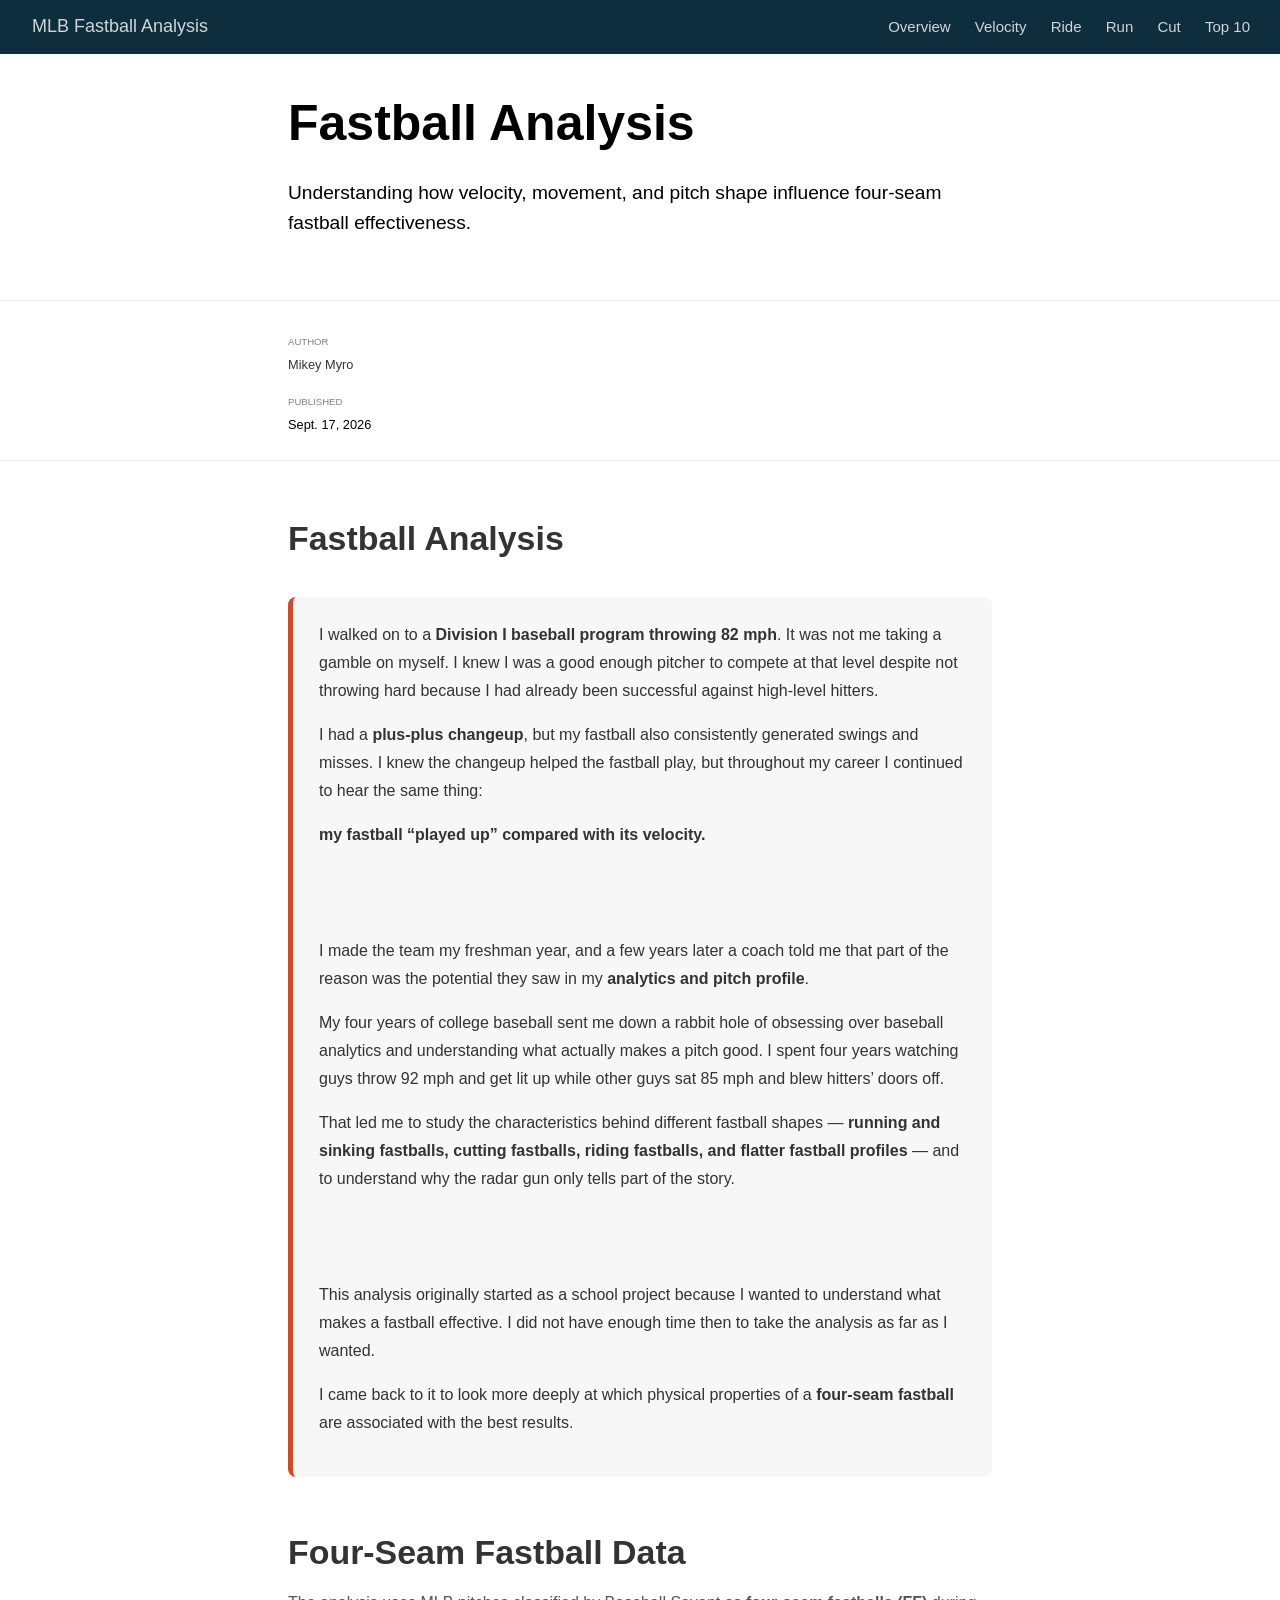
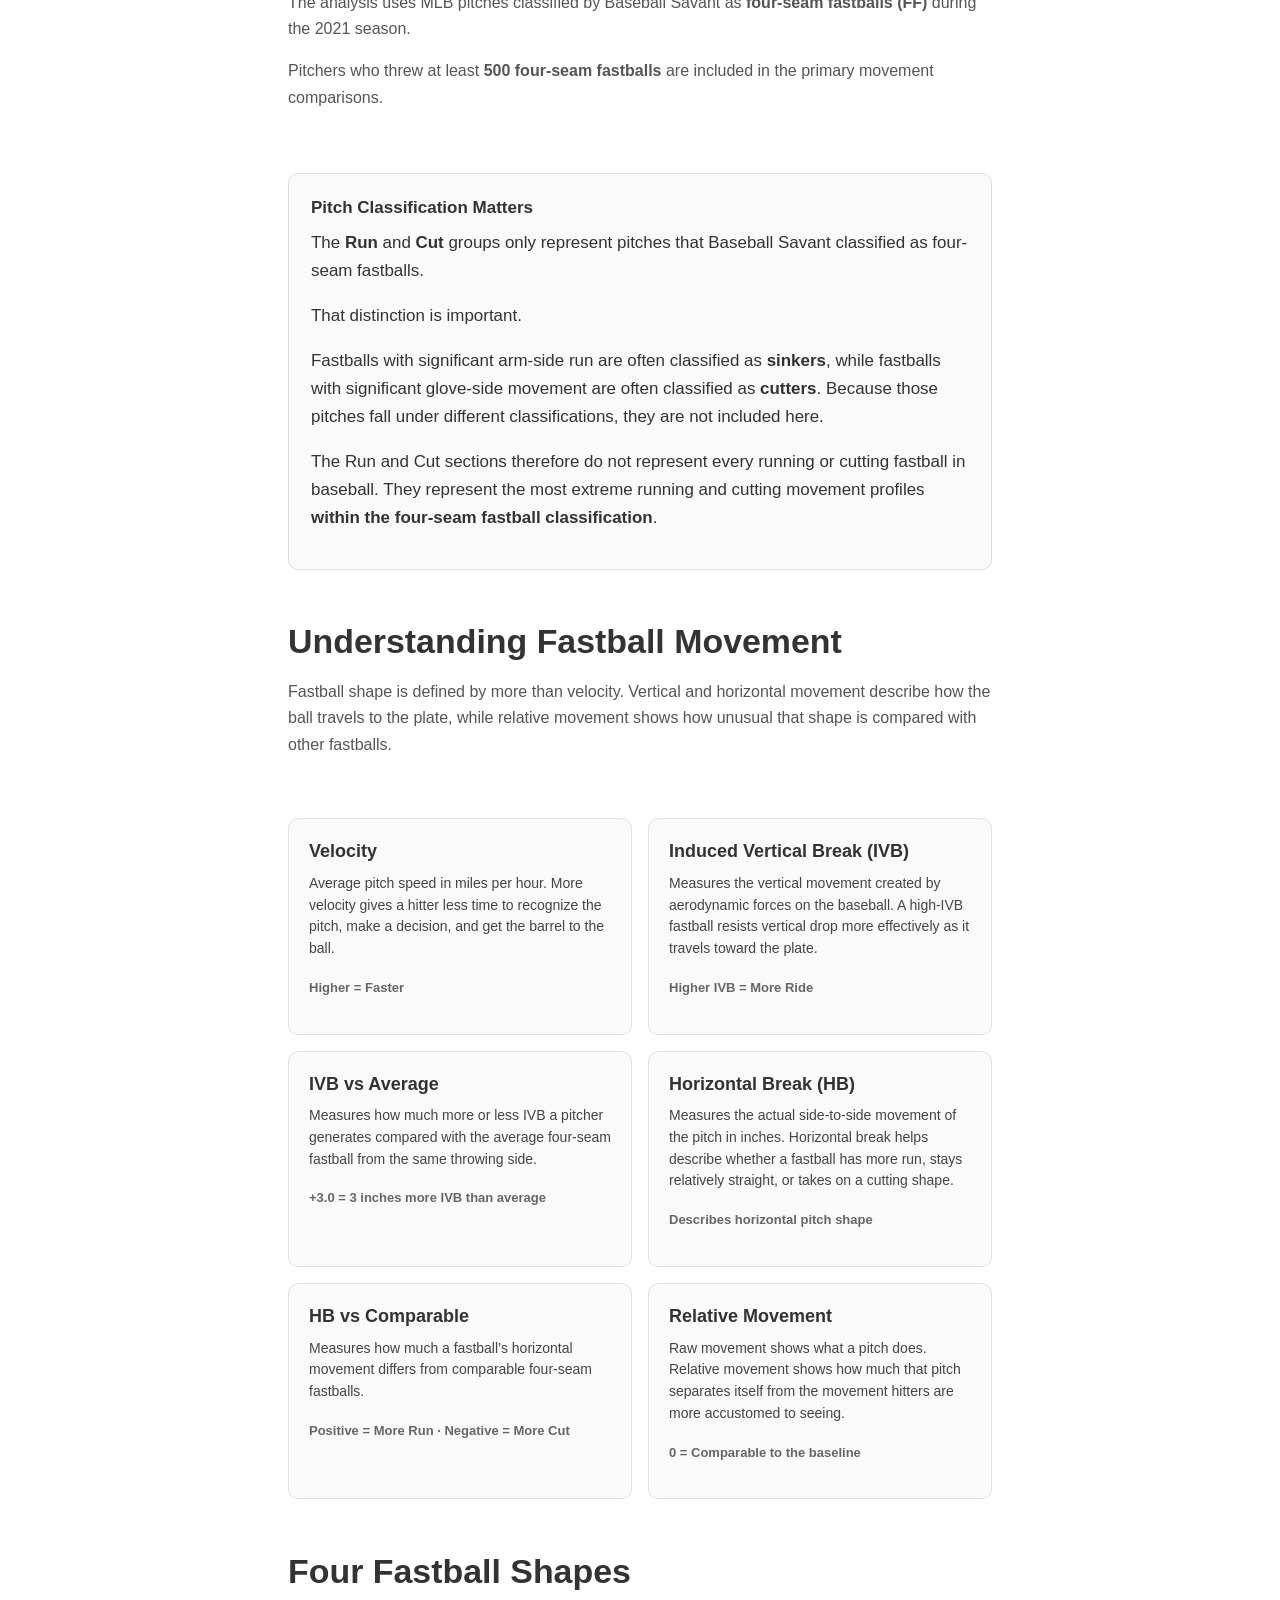
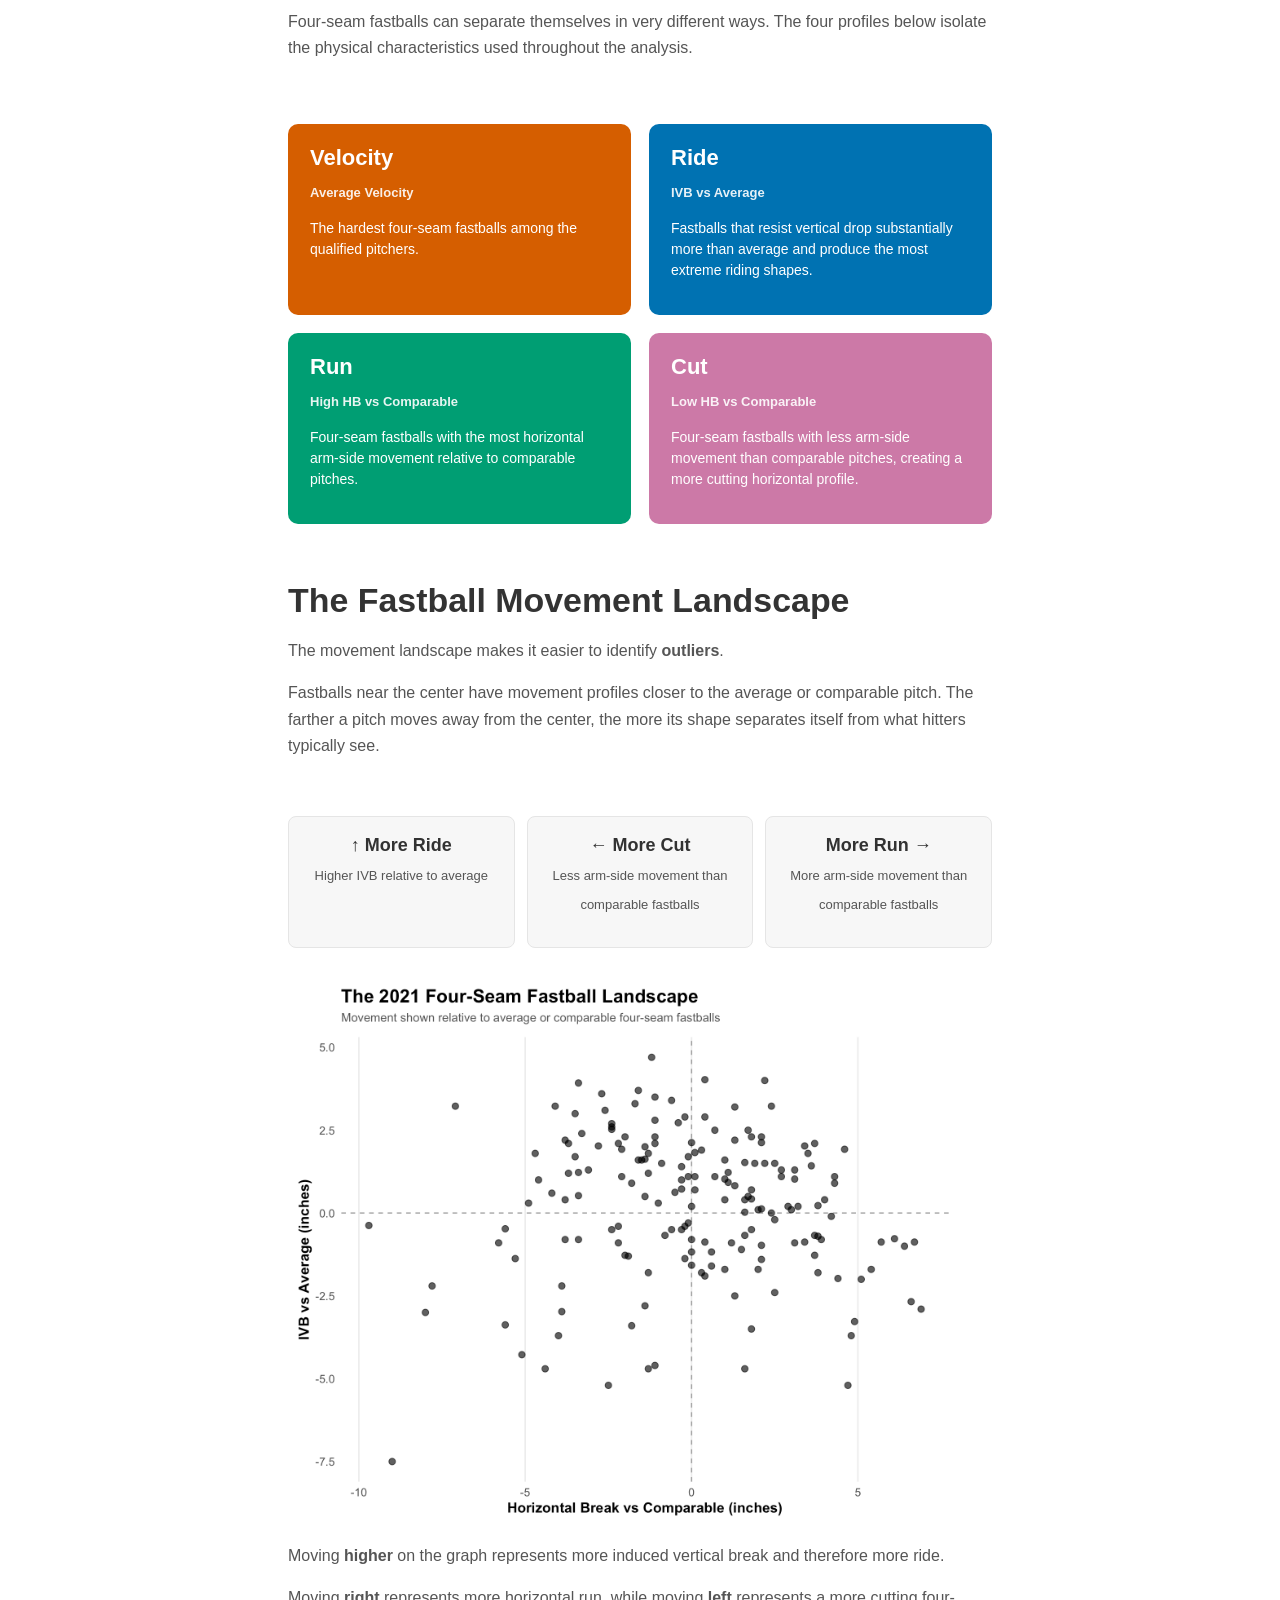
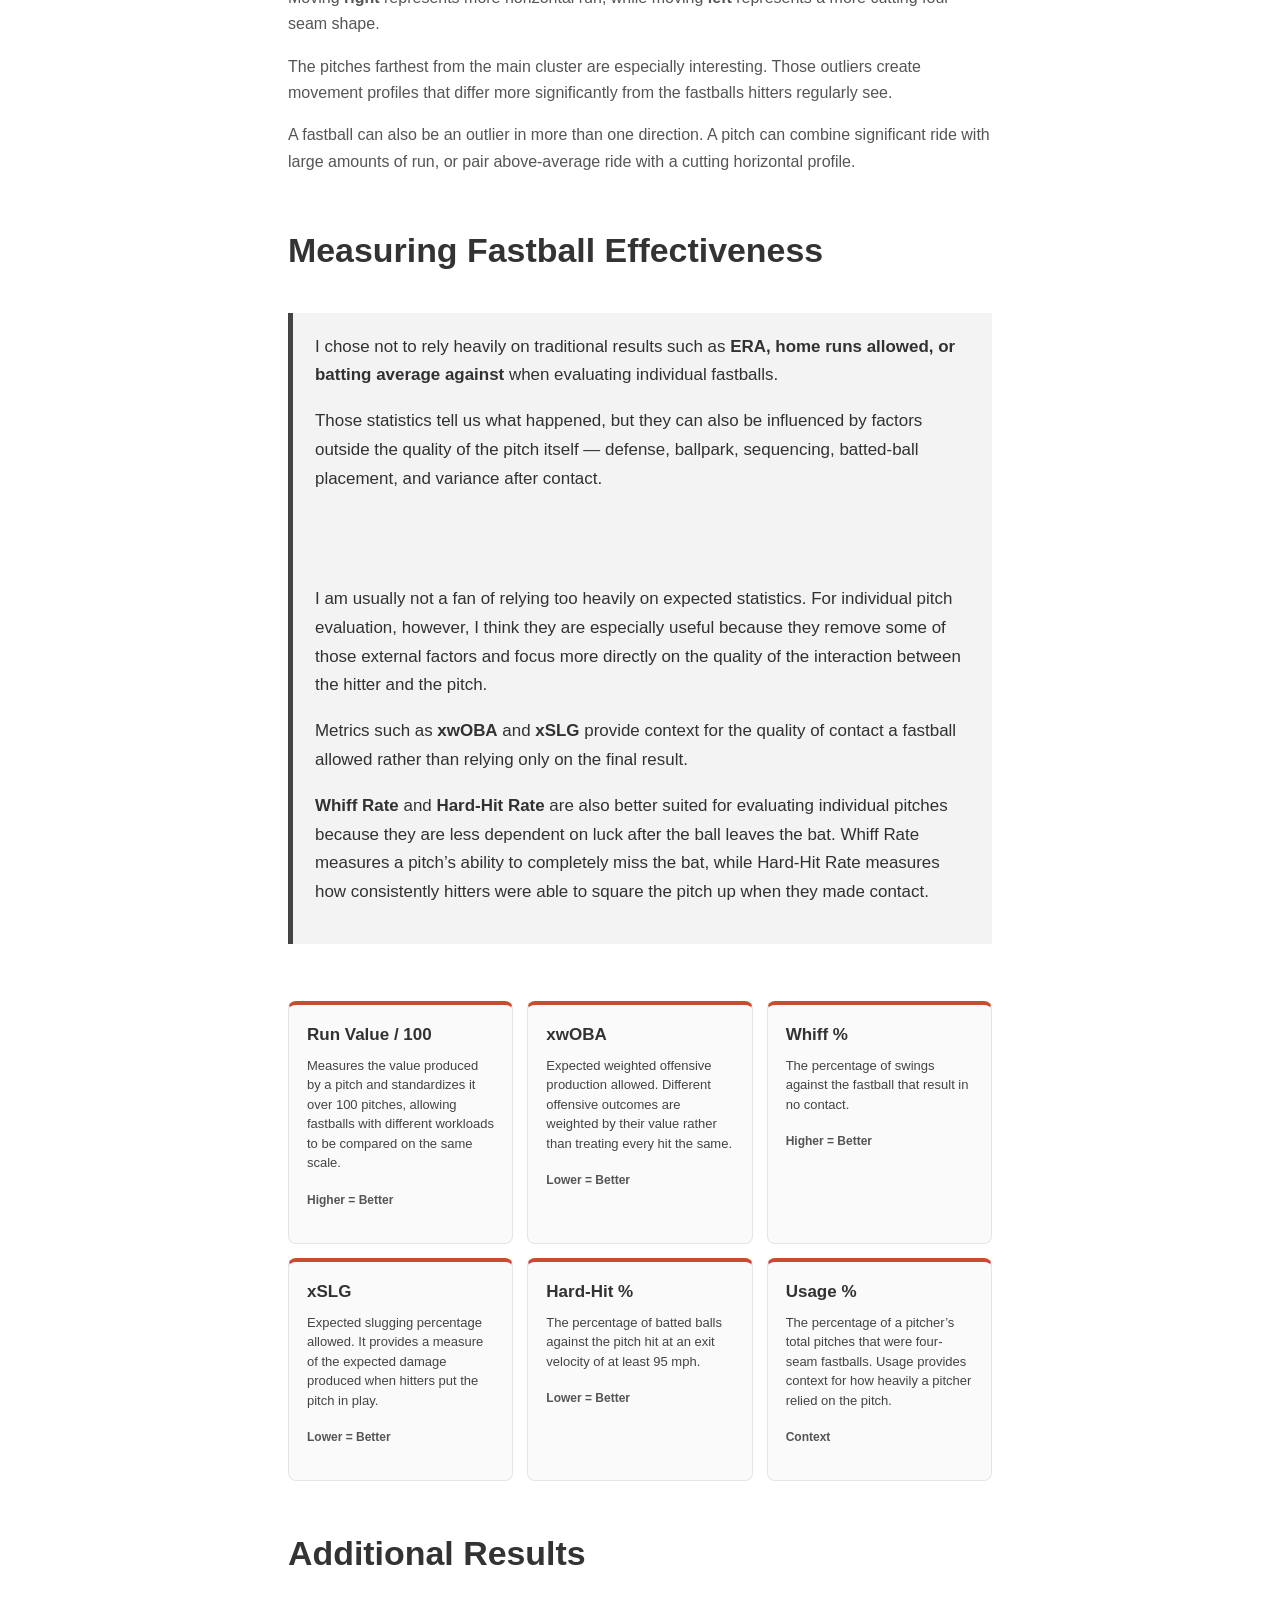
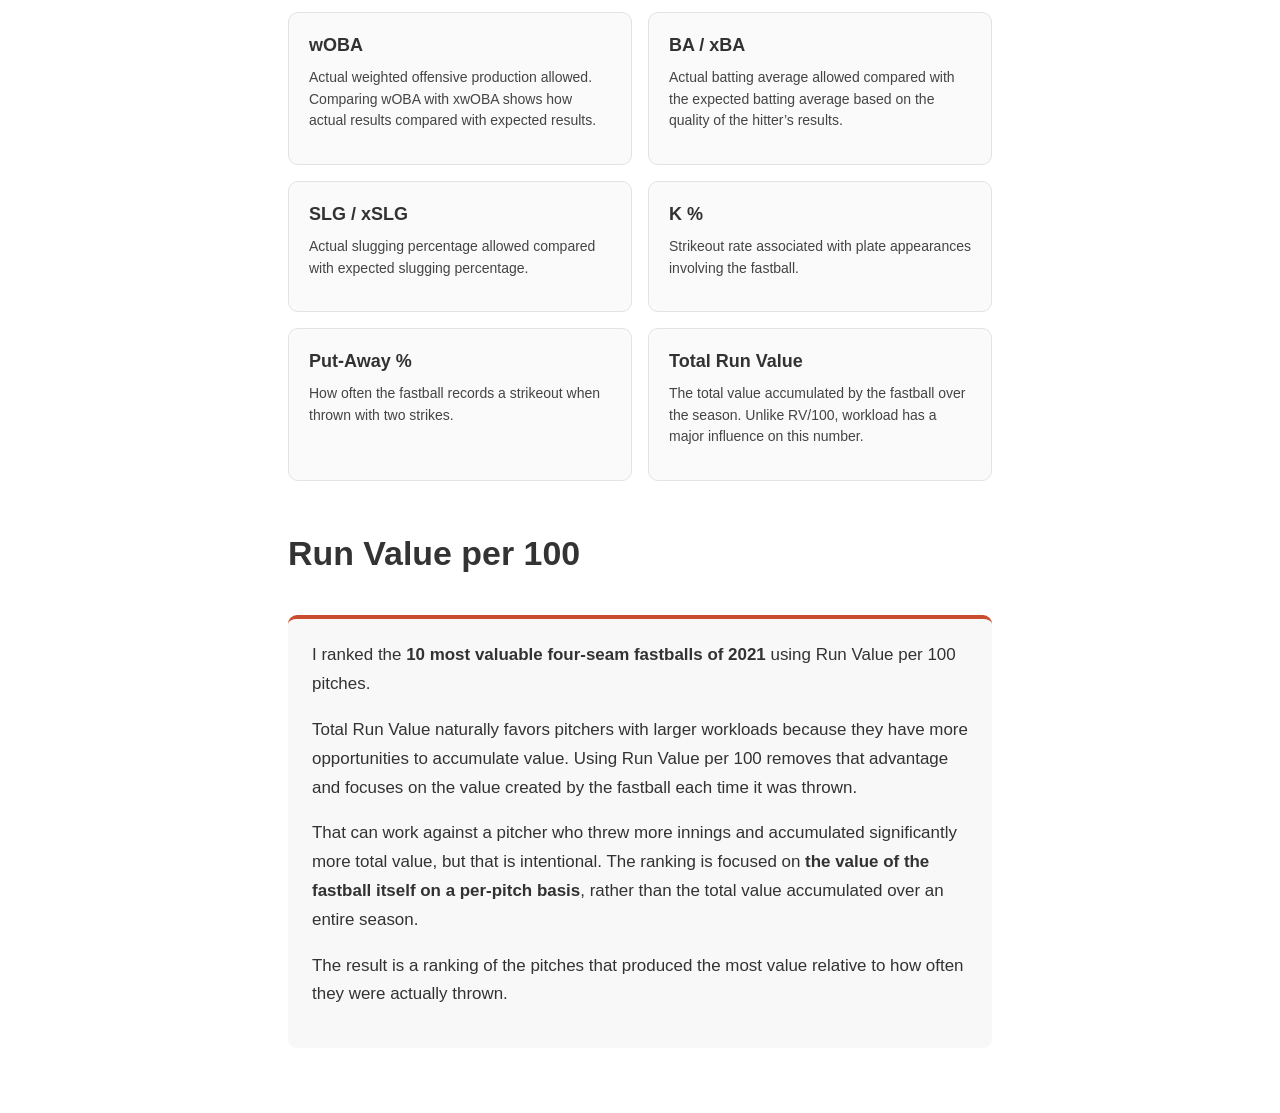
==== commit 6cfd5a2a: "Fix website navigation" ====
--- a/docs/index.html
+++ b/docs/index.html
@@ -88,29 +88,33 @@
 
 
   <!--radix_placeholder_meta_tags-->
-  <title>My Website</title>
-
-  <meta property="description" itemprop="description" content="Welcome to the website. I hope you enjoy it!"/>
-
-
+  <title>MLB Fastball Analysis: Fastball Analysis</title>
+
+  <meta property="description" itemprop="description" content="Understanding how velocity, movement, and pitch shape influence four-seam fastball effectiveness."/>
+
+
+  <!--  https://schema.org/Article -->
+  <meta property="article:published" itemprop="datePublished" content="2026-09-17"/>
+  <meta property="article:created" itemprop="dateCreated" content="2026-09-17"/>
+  <meta name="article:author" content="Mikey Myro"/>
 
   <!--  https://developers.facebook.com/docs/sharing/webmasters#markup -->
-  <meta property="og:title" content="My Website"/>
+  <meta property="og:title" content="MLB Fastball Analysis: Fastball Analysis"/>
   <meta property="og:type" content="article"/>
-  <meta property="og:description" content="Welcome to the website. I hope you enjoy it!"/>
+  <meta property="og:description" content="Understanding how velocity, movement, and pitch shape influence four-seam fastball effectiveness."/>
   <meta property="og:locale" content="en_US"/>
-  <meta property="og:site_name" content="My Website"/>
+  <meta property="og:site_name" content="MLB Fastball Analysis"/>
 
   <!--  https://dev.twitter.com/cards/types/summary -->
   <meta property="twitter:card" content="summary"/>
-  <meta property="twitter:title" content="My Website"/>
-  <meta property="twitter:description" content="Welcome to the website. I hope you enjoy it!"/>
+  <meta property="twitter:title" content="MLB Fastball Analysis: Fastball Analysis"/>
+  <meta property="twitter:description" content="Understanding how velocity, movement, and pitch shape influence four-seam fastball effectiveness."/>
 
   <!--/radix_placeholder_meta_tags-->
   <!--radix_placeholder_rmarkdown_metadata-->
 
   <script type="text/json" id="radix-rmarkdown-metadata">
-  {"type":"list","attributes":{"names":{"type":"character","attributes":{},"value":["title","description","site"]}},"value":[{"type":"character","attributes":{},"value":["My Website"]},{"type":"character","attributes":{},"value":["Welcome to the website. I hope you enjoy it!\n"]},{"type":"character","attributes":{},"value":["distill::distill_website"]}]}
+  {"type":"list","attributes":{"names":{"type":"character","attributes":{},"value":["title","description","author","date","output"]}},"value":[{"type":"character","attributes":{},"value":["Fastball Analysis"]},{"type":"character","attributes":{},"value":["Understanding how velocity, movement, and pitch shape influence four-seam fastball effectiveness.\n"]},{"type":"list","attributes":{},"value":[{"type":"list","attributes":{"names":{"type":"character","attributes":{},"value":["name"]}},"value":[{"type":"character","attributes":{},"value":["Mikey Myro"]}]}]},{"type":"character","attributes":{},"value":["2026-09-17"]},{"type":"character","attributes":{},"value":["distill::distill_article"]}]}
   </script>
   <!--/radix_placeholder_rmarkdown_metadata-->
   <!--radix_placeholder_navigation_in_header-->
@@ -2109,8 +2113,117 @@
   <script src="site_libs/webcomponents-2.0.0/webcomponents.js"></script>
   <script src="site_libs/distill-2.2.21/template.v2.js"></script>
   <!--radix_placeholder_site_in_header-->
+  <style type="text/css">
+  .profile-hero {
+    border-radius: 12px;
+    padding: 24px 26px;
+    color: white;
+    margin: 20px 0 30px 0;
+  }
+
+  .velocity-hero {
+    background: #D55E00;
+  }
+
+  .ride-hero {
+    background: #0072B2;
+  }
+
+  .run-hero {
+    background: #009E73;
+  }
+
+  .cut-hero {
+    background: #CC79A7;
+  }
+
+  .hero-title {
+    font-size: 26px;
+    font-weight: 700;
+    margin-bottom: 8px;
+  }
+
+  .hero-subtitle {
+    font-size: 15px;
+    line-height: 1.6;
+  }
+
+  .section-intro {
+    font-size: 16px;
+    line-height: 1.6;
+    color: #555555;
+    margin-bottom: 20px;
+  }
+
+  .info-grid {
+    display: grid;
+    grid-template-columns: repeat(3, 1fr);
+    gap: 14px;
+    margin: 20px 0 32px 0;
+  }
+
+  .info-card {
+    border: 1px solid #e3e3e3;
+    border-radius: 10px;
+    padding: 16px 18px;
+    background: #fafafa;
+  }
+
+  .info-title {
+    font-size: 14px;
+    font-weight: 700;
+    color: #555555;
+    margin-bottom: 5px;
+  }
+
+  .info-value {
+    font-size: 19px;
+    font-weight: 700;
+  }
+
+  .info-description {
+    font-size: 13px;
+    line-height: 1.5;
+    color: #555555;
+    margin-top: 5px;
+  }
+
+  .question-box {
+    background: #f4f4f4;
+    border-left: 5px solid #555555;
+    padding: 17px 20px;
+    margin: 22px 0 28px 0;
+    line-height: 1.6;
+  }
+
+  .takeaway-box {
+    background: #fafafa;
+    border: 1px solid #e2e2e2;
+    border-radius: 10px;
+    padding: 18px 20px;
+    margin: 20px 0 30px 0;
+  }
+
+  .takeaway-title {
+    font-weight: 700;
+    margin-bottom: 5px;
+  }
+
+  .takeaway-text {
+    font-size: 14px;
+    line-height: 1.55;
+    color: #444444;
+  }
+
+  @media (max-width: 750px) {
+    .info-grid {
+      grid-template-columns: 1fr;
+    }
+  }
+  </style>
   <!--/radix_placeholder_site_in_header-->
 
+  <link rel="stylesheet" href="fastball_style.css" type="text/css"/>
 
 </head>
 
@@ -2119,7 +2232,7 @@
 <!--radix_placeholder_front_matter-->
 
 <script id="distill-front-matter" type="text/json">
-{"title":"My Website","description":"Welcome to the website. I hope you enjoy it!","authors":[]}
+{"title":"Fastball Analysis","description":"Understanding how velocity, movement, and pitch shape influence four-seam fastball effectiveness.","authors":[{"author":"Mikey Myro","authorURL":"#","affiliation":"&nbsp;","affiliationURL":"#","orcidID":""}],"publishedDate":"2026-09-17T00:00:00.000-04:00","citationText":"Myro, 2026"}
 </script>
 
 <!--/radix_placeholder_front_matter-->
@@ -2127,13 +2240,15 @@
 <header class="header header--fixed" role="banner">
 <nav class="distill-site-nav distill-site-header">
 <div class="nav-left">
-<a href="index.html" class="title">My Website</a>
+<a href="index.html" class="title">MLB Fastball Analysis</a>
 </div>
 <div class="nav-right">
-<a href="index.html">Home</a>
-<a href="pastdatavisualizations.html">Past Data Visualizations</a>
-<a href="datastory.html">Data Story</a>
-<a href="Infographic.html">Infographic</a>
+<a href="index.html">Overview</a>
+<a href="Velocity.html">Velocity</a>
+<a href="Ride.html">Ride</a>
+<a href="Run.html">Run</a>
+<a href="Cut.html">Cut</a>
+<a href="top10.html">Top 10</a>
 <a href="javascript:void(0);" class="nav-toggle">&#9776;</a>
 </div>
 </nav>
@@ -2143,15 +2258,556 @@
 <!--/radix_placeholder_site_before_body-->
 
 <div class="d-title">
-<h1>My Website</h1>
+<h1>Fastball Analysis</h1>
 
 <!--radix_placeholder_categories-->
 <!--/radix_placeholder_categories-->
-<p><p>Welcome to the website. I hope you enjoy it!</p></p>
-</div>
-
+<p><p>Understanding how velocity, movement, and pitch shape influence four-seam fastball effectiveness.</p></p>
+</div>
+
+<div class="d-byline">
+  Mikey Myro  
+  
+<br/>2026-09-17
+</div>
 
 <div class="d-article">
+<style>
+
+.intro-text {
+  font-size: 17px;
+  line-height: 1.75;
+  max-width: 900px;
+  margin-bottom: 30px;
+}
+
+.section-intro {
+  font-size: 16px;
+  color: #555555;
+  line-height: 1.65;
+  margin-bottom: 22px;
+}
+
+.story-box {
+  background: #f7f7f7;
+  border-left: 5px solid #C94C2E;
+  border-radius: 8px;
+  padding: 24px 26px;
+  margin: 22px 0 38px 0;
+  font-size: 16px;
+  line-height: 1.75;
+}
+
+.scope-box {
+  border: 1px solid #dddddd;
+  border-radius: 10px;
+  padding: 20px 22px;
+  margin: 24px 0 35px 0;
+  background: #fafafa;
+  line-height: 1.65;
+}
+
+.scope-title {
+  font-size: 17px;
+  font-weight: 700;
+  margin-bottom: 7px;
+}
+
+.metric-grid {
+  display: grid;
+  grid-template-columns: repeat(2, 1fr);
+  gap: 16px;
+  margin: 22px 0 35px 0;
+}
+
+.metric-card {
+  border: 1px solid #e3e3e3;
+  border-radius: 10px;
+  padding: 18px 20px;
+  background: #fafafa;
+}
+
+.metric-name {
+  font-size: 18px;
+  font-weight: 700;
+  margin-bottom: 7px;
+}
+
+.metric-description {
+  font-size: 14px;
+  line-height: 1.55;
+  color: #444444;
+}
+
+.metric-takeaway {
+  margin-top: 10px;
+  font-size: 13px;
+  font-weight: 700;
+  color: #666666;
+}
+
+.profile-grid {
+  display: grid;
+  grid-template-columns: repeat(2, 1fr);
+  gap: 18px;
+  margin: 25px 0 40px 0;
+}
+
+.profile-card {
+  border-radius: 10px;
+  padding: 20px 22px;
+  color: white;
+}
+
+.profile-title {
+  font-size: 22px;
+  font-weight: 700;
+  margin-bottom: 6px;
+}
+
+.profile-metric {
+  font-size: 13px;
+  font-weight: 600;
+  opacity: 0.9;
+  margin-bottom: 10px;
+}
+
+.profile-description {
+  font-size: 14px;
+  line-height: 1.5;
+}
+
+.velocity-card {
+  background: #D55E00;
+}
+
+.ride-card {
+  background: #0072B2;
+}
+
+.run-card {
+  background: #009E73;
+}
+
+.cut-card {
+  background: #CC79A7;
+}
+
+.landscape-key {
+  display: grid;
+  grid-template-columns: repeat(3, 1fr);
+  gap: 12px;
+  margin: 18px 0 30px 0;
+}
+
+.landscape-item {
+  background: #f7f7f7;
+  border: 1px solid #e5e5e5;
+  border-radius: 8px;
+  padding: 14px 16px;
+  text-align: center;
+}
+
+.landscape-direction {
+  font-size: 18px;
+  font-weight: 700;
+  margin-bottom: 3px;
+}
+
+.landscape-description {
+  font-size: 13px;
+  color: #555555;
+}
+
+.effectiveness-grid {
+  display: grid;
+  grid-template-columns: repeat(3, 1fr);
+  gap: 14px;
+  margin: 22px 0 35px 0;
+}
+
+.effect-card {
+  border-top: 4px solid #C94C2E;
+  border-radius: 8px;
+  padding: 16px 18px;
+  background: #fafafa;
+  border-left: 1px solid #e5e5e5;
+  border-right: 1px solid #e5e5e5;
+  border-bottom: 1px solid #e5e5e5;
+}
+
+.effect-name {
+  font-size: 17px;
+  font-weight: 700;
+  margin-bottom: 6px;
+}
+
+.effect-description {
+  font-size: 13px;
+  color: #444444;
+  line-height: 1.5;
+}
+
+.direction-good {
+  margin-top: 8px;
+  font-size: 12px;
+  font-weight: 700;
+  color: #555555;
+}
+
+.method-box {
+  background: #f3f3f3;
+  border-left: 5px solid #444444;
+  padding: 20px 22px;
+  margin: 25px 0 35px 0;
+  line-height: 1.7;
+}
+
+.ranking-box {
+  background: #f8f8f8;
+  border-top: 4px solid #C94C2E;
+  border-radius: 9px;
+  padding: 22px 24px;
+  margin: 25px 0 35px 0;
+  line-height: 1.7;
+}
+
+@media (max-width: 750px) {
+
+  .metric-grid,
+  .profile-grid,
+  .effectiveness-grid,
+  .landscape-key {
+    grid-template-columns: 1fr;
+  }
+
+}
+
+</style>
+<h1 id="fastball-analysis">Fastball Analysis</h1>
+<div class="story-box">
+<p>I walked on to a <strong>Division I baseball program throwing 82 mph</strong>. It was not me taking a gamble on myself. I knew I was a good enough pitcher to compete at that level despite not throwing hard because I had already been successful against high-level hitters.</p>
+<p>I had a <strong>plus-plus changeup</strong>, but my fastball also consistently generated swings and misses. I knew the changeup helped the fastball play, but throughout my career I continued to hear the same thing:</p>
+<p><strong>my fastball “played up” compared with its velocity.</strong></p>
+<p><br><br></p>
+<p>I made the team my freshman year, and a few years later a coach told me that part of the reason was the potential they saw in my <strong>analytics and pitch profile</strong>.</p>
+<p>My four years of college baseball sent me down a rabbit hole of obsessing over baseball analytics and understanding what actually makes a pitch good. I spent four years watching guys throw 92 mph and get lit up while other guys sat 85 mph and blew hitters’ doors off.</p>
+<p>That led me to study the characteristics behind different fastball shapes — <strong>running and sinking fastballs, cutting fastballs, riding fastballs, and flatter fastball profiles</strong> — and to understand why the radar gun only tells part of the story.</p>
+<p><br><br></p>
+<p>This analysis originally started as a school project because I wanted to understand what makes a fastball effective. I did not have enough time then to take the analysis as far as I wanted.</p>
+<p>I came back to it to look more deeply at which physical properties of a <strong>four-seam fastball</strong> are associated with the best results.</p>
+</div>
+<h1 id="four-seam-fastball-data">Four-Seam Fastball Data</h1>
+<div class="section-intro">
+<p>The analysis uses MLB pitches classified by Baseball Savant as <strong>four-seam fastballs (FF)</strong> during the 2021 season.</p>
+<p>Pitchers who threw at least <strong>500 four-seam fastballs</strong> are included in the primary movement comparisons.</p>
+</div>
+<div class="scope-box">
+<div class="scope-title">
+Pitch Classification Matters
+</div>
+<p>The <strong>Run</strong> and <strong>Cut</strong> groups only represent pitches that Baseball Savant classified as four-seam fastballs.</p>
+<p>That distinction is important.</p>
+<p>Fastballs with significant arm-side run are often classified as <strong>sinkers</strong>, while fastballs with significant glove-side movement are often classified as <strong>cutters</strong>. Because those pitches fall under different classifications, they are not included here.</p>
+<p>The Run and Cut sections therefore do not represent every running or cutting fastball in baseball. They represent the most extreme running and cutting movement profiles <strong>within the four-seam fastball classification</strong>.</p>
+</div>
+<h1 id="understanding-fastball-movement">Understanding Fastball Movement</h1>
+<div class="section-intro">
+<p>Fastball shape is defined by more than velocity. Vertical and horizontal movement describe how the ball travels to the plate, while relative movement shows how unusual that shape is compared with other fastballs.</p>
+</div>
+<div class="metric-grid">
+<div class="metric-card">
+<div class="metric-name">
+Velocity
+</div>
+<div class="metric-description">
+<p>Average pitch speed in miles per hour. More velocity gives a hitter less time to recognize the pitch, make a decision, and get the barrel to the ball.</p>
+</div>
+<div class="metric-takeaway">
+<p>Higher = Faster</p>
+</div>
+</div>
+<div class="metric-card">
+<div class="metric-name">
+Induced Vertical Break (IVB)
+</div>
+<div class="metric-description">
+<p>Measures the vertical movement created by aerodynamic forces on the baseball. A high-IVB fastball resists vertical drop more effectively as it travels toward the plate.</p>
+</div>
+<div class="metric-takeaway">
+<p>Higher IVB = More Ride</p>
+</div>
+</div>
+<div class="metric-card">
+<div class="metric-name">
+IVB vs Average
+</div>
+<div class="metric-description">
+<p>Measures how much more or less IVB a pitcher generates compared with the average four-seam fastball from the same throwing side.</p>
+</div>
+<div class="metric-takeaway">
+<p>+3.0 = 3 inches more IVB than average</p>
+</div>
+</div>
+<div class="metric-card">
+<div class="metric-name">
+Horizontal Break (HB)
+</div>
+<div class="metric-description">
+<p>Measures the actual side-to-side movement of the pitch in inches. Horizontal break helps describe whether a fastball has more run, stays relatively straight, or takes on a cutting shape.</p>
+</div>
+<div class="metric-takeaway">
+<p>Describes horizontal pitch shape</p>
+</div>
+</div>
+<div class="metric-card">
+<div class="metric-name">
+HB vs Comparable
+</div>
+<div class="metric-description">
+<p>Measures how much a fastball’s horizontal movement differs from comparable four-seam fastballs.</p>
+</div>
+<div class="metric-takeaway">
+<p>Positive = More Run · Negative = More Cut</p>
+</div>
+</div>
+<div class="metric-card">
+<div class="metric-name">
+Relative Movement
+</div>
+<div class="metric-description">
+<p>Raw movement shows what a pitch does. Relative movement shows how much that pitch separates itself from the movement hitters are more accustomed to seeing.</p>
+</div>
+<div class="metric-takeaway">
+<p>0 = Comparable to the baseline</p>
+</div>
+</div>
+</div>
+<h1 id="four-fastball-shapes">Four Fastball Shapes</h1>
+<div class="section-intro">
+<p>Four-seam fastballs can separate themselves in very different ways. The four profiles below isolate the physical characteristics used throughout the analysis.</p>
+</div>
+<div class="profile-grid">
+<div class="profile-card velocity-card">
+<div class="profile-title">
+Velocity
+</div>
+<div class="profile-metric">
+Average Velocity
+</div>
+<div class="profile-description">
+<p>The hardest four-seam fastballs among the qualified pitchers.</p>
+</div>
+</div>
+<div class="profile-card ride-card">
+<div class="profile-title">
+Ride
+</div>
+<div class="profile-metric">
+IVB vs Average
+</div>
+<div class="profile-description">
+<p>Fastballs that resist vertical drop substantially more than average and produce the most extreme riding shapes.</p>
+</div>
+</div>
+<div class="profile-card run-card">
+<div class="profile-title">
+Run
+</div>
+<div class="profile-metric">
+High HB vs Comparable
+</div>
+<div class="profile-description">
+<p>Four-seam fastballs with the most horizontal arm-side movement relative to comparable pitches.</p>
+</div>
+</div>
+<div class="profile-card cut-card">
+<div class="profile-title">
+Cut
+</div>
+<div class="profile-metric">
+Low HB vs Comparable
+</div>
+<div class="profile-description">
+<p>Four-seam fastballs with less arm-side movement than comparable pitches, creating a more cutting horizontal profile.</p>
+</div>
+</div>
+</div>
+<h1 id="the-fastball-movement-landscape">The Fastball Movement Landscape</h1>
+<div class="section-intro">
+<p>The movement landscape makes it easier to identify <strong>outliers</strong>.</p>
+<p>Fastballs near the center have movement profiles closer to the average or comparable pitch. The farther a pitch moves away from the center, the more its shape separates itself from what hitters typically see.</p>
+</div>
+<div class="landscape-key">
+<div class="landscape-item">
+<div class="landscape-direction">
+↑ More Ride
+</div>
+<div class="landscape-description">
+<p>Higher IVB relative to average</p>
+</div>
+</div>
+<div class="landscape-item">
+<div class="landscape-direction">
+← More Cut
+</div>
+<div class="landscape-description">
+<p>Less arm-side movement than comparable fastballs</p>
+</div>
+</div>
+<div class="landscape-item">
+<div class="landscape-direction">
+More Run →
+</div>
+<div class="landscape-description">
+<p>More arm-side movement than comparable fastballs</p>
+</div>
+</div>
+</div>
+<div class="layout-chunk" data-layout="l-body">
+<p><img src="index_files/figure-html5/unnamed-chunk-1-1.png" width="100%" style="display: block; margin: auto;" /></p>
+</div>
+<div class="section-intro">
+<p>Moving <strong>higher</strong> on the graph represents more induced vertical break and therefore more ride.</p>
+<p>Moving <strong>right</strong> represents more horizontal run, while moving <strong>left</strong> represents a more cutting four-seam shape.</p>
+<p>The pitches farthest from the main cluster are especially interesting. Those outliers create movement profiles that differ more significantly from the fastballs hitters regularly see.</p>
+<p>A fastball can also be an outlier in more than one direction. A pitch can combine significant ride with large amounts of run, or pair above-average ride with a cutting horizontal profile.</p>
+</div>
+<h1 id="measuring-fastball-effectiveness">Measuring Fastball Effectiveness</h1>
+<div class="method-box">
+<p>I chose not to rely heavily on traditional results such as <strong>ERA, home runs allowed, or batting average against</strong> when evaluating individual fastballs.</p>
+<p>Those statistics tell us what happened, but they can also be influenced by factors outside the quality of the pitch itself — defense, ballpark, sequencing, batted-ball placement, and variance after contact.</p>
+<p><br><br></p>
+<p>I am usually not a fan of relying too heavily on expected statistics. For individual pitch evaluation, however, I think they are especially useful because they remove some of those external factors and focus more directly on the quality of the interaction between the hitter and the pitch.</p>
+<p>Metrics such as <strong>xwOBA</strong> and <strong>xSLG</strong> provide context for the quality of contact a fastball allowed rather than relying only on the final result.</p>
+<p><strong>Whiff Rate</strong> and <strong>Hard-Hit Rate</strong> are also better suited for evaluating individual pitches because they are less dependent on luck after the ball leaves the bat. Whiff Rate measures a pitch’s ability to completely miss the bat, while Hard-Hit Rate measures how consistently hitters were able to square the pitch up when they made contact.</p>
+</div>
+<div class="effectiveness-grid">
+<div class="effect-card">
+<div class="effect-name">
+Run Value / 100
+</div>
+<div class="effect-description">
+<p>Measures the value produced by a pitch and standardizes it over 100 pitches, allowing fastballs with different workloads to be compared on the same scale.</p>
+</div>
+<div class="direction-good">
+<p>Higher = Better</p>
+</div>
+</div>
+<div class="effect-card">
+<div class="effect-name">
+xwOBA
+</div>
+<div class="effect-description">
+<p>Expected weighted offensive production allowed. Different offensive outcomes are weighted by their value rather than treating every hit the same.</p>
+</div>
+<div class="direction-good">
+<p>Lower = Better</p>
+</div>
+</div>
+<div class="effect-card">
+<div class="effect-name">
+Whiff %
+</div>
+<div class="effect-description">
+<p>The percentage of swings against the fastball that result in no contact.</p>
+</div>
+<div class="direction-good">
+<p>Higher = Better</p>
+</div>
+</div>
+<div class="effect-card">
+<div class="effect-name">
+xSLG
+</div>
+<div class="effect-description">
+<p>Expected slugging percentage allowed. It provides a measure of the expected damage produced when hitters put the pitch in play.</p>
+</div>
+<div class="direction-good">
+<p>Lower = Better</p>
+</div>
+</div>
+<div class="effect-card">
+<div class="effect-name">
+Hard-Hit %
+</div>
+<div class="effect-description">
+<p>The percentage of batted balls against the pitch hit at an exit velocity of at least 95 mph.</p>
+</div>
+<div class="direction-good">
+<p>Lower = Better</p>
+</div>
+</div>
+<div class="effect-card">
+<div class="effect-name">
+Usage %
+</div>
+<div class="effect-description">
+<p>The percentage of a pitcher’s total pitches that were four-seam fastballs. Usage provides context for how heavily a pitcher relied on the pitch.</p>
+</div>
+<div class="direction-good">
+<p>Context</p>
+</div>
+</div>
+</div>
+<h1 id="additional-results">Additional Results</h1>
+<div class="metric-grid">
+<div class="metric-card">
+<div class="metric-name">
+wOBA
+</div>
+<div class="metric-description">
+<p>Actual weighted offensive production allowed. Comparing wOBA with xwOBA shows how actual results compared with expected results.</p>
+</div>
+</div>
+<div class="metric-card">
+<div class="metric-name">
+BA / xBA
+</div>
+<div class="metric-description">
+<p>Actual batting average allowed compared with the expected batting average based on the quality of the hitter’s results.</p>
+</div>
+</div>
+<div class="metric-card">
+<div class="metric-name">
+SLG / xSLG
+</div>
+<div class="metric-description">
+<p>Actual slugging percentage allowed compared with expected slugging percentage.</p>
+</div>
+</div>
+<div class="metric-card">
+<div class="metric-name">
+K %
+</div>
+<div class="metric-description">
+<p>Strikeout rate associated with plate appearances involving the fastball.</p>
+</div>
+</div>
+<div class="metric-card">
+<div class="metric-name">
+Put-Away %
+</div>
+<div class="metric-description">
+<p>How often the fastball records a strikeout when thrown with two strikes.</p>
+</div>
+</div>
+<div class="metric-card">
+<div class="metric-name">
+Total Run Value
+</div>
+<div class="metric-description">
+<p>The total value accumulated by the fastball over the season. Unlike RV/100, workload has a major influence on this number.</p>
+</div>
+</div>
+</div>
+<h1 id="run-value-per-100">Run Value per 100</h1>
+<div class="ranking-box">
+<p>I ranked the <strong>10 most valuable four-seam fastballs of 2021</strong> using Run Value per 100 pitches.</p>
+<p>Total Run Value naturally favors pitchers with larger workloads because they have more opportunities to accumulate value. Using Run Value per 100 removes that advantage and focuses on the value created by the fastball each time it was thrown.</p>
+<p>That can work against a pitcher who threw more innings and accumulated significantly more total value, but that is intentional. The ranking is focused on <strong>the value of the fastball itself on a per-pitch basis</strong>, rather than the total value accumulated over an entire season.</p>
+<p>The result is a ranking of the pitches that produced the most value relative to how often they were actually thrown.</p>
+</div>
 <div class="sourceCode" id="cb1"><pre class="sourceCode r distill-force-highlighting-css"><code class="sourceCode r"></code></pre></div>
 <!--radix_placeholder_article_footer-->
 <!--/radix_placeholder_article_footer-->
--- a/docs/fastball_style.css
+++ b/docs/fastball_style.css
@@ -0,0 +1,106 @@
+.profile-hero {
+  border-radius: 12px;
+  padding: 24px 26px;
+  color: white;
+  margin: 20px 0 30px 0;
+}
+
+.velocity-hero {
+  background: #D55E00;
+}
+
+.ride-hero {
+  background: #0072B2;
+}
+
+.run-hero {
+  background: #009E73;
+}
+
+.cut-hero {
+  background: #CC79A7;
+}
+
+.hero-title {
+  font-size: 26px;
+  font-weight: 700;
+  margin-bottom: 8px;
+}
+
+.hero-subtitle {
+  font-size: 15px;
+  line-height: 1.6;
+}
+
+.section-intro {
+  font-size: 16px;
+  line-height: 1.6;
+  color: #555555;
+  margin-bottom: 20px;
+}
+
+.info-grid {
+  display: grid;
+  grid-template-columns: repeat(3, 1fr);
+  gap: 14px;
+  margin: 20px 0 32px 0;
+}
+
+.info-card {
+  border: 1px solid #e3e3e3;
+  border-radius: 10px;
+  padding: 16px 18px;
+  background: #fafafa;
+}
+
+.info-title {
+  font-size: 14px;
+  font-weight: 700;
+  color: #555555;
+  margin-bottom: 5px;
+}
+
+.info-value {
+  font-size: 19px;
+  font-weight: 700;
+}
+
+.info-description {
+  font-size: 13px;
+  line-height: 1.5;
+  color: #555555;
+  margin-top: 5px;
+}
+
+.question-box {
+  background: #f4f4f4;
+  border-left: 5px solid #555555;
+  padding: 17px 20px;
+  margin: 22px 0 28px 0;
+  line-height: 1.6;
+}
+
+.takeaway-box {
+  background: #fafafa;
+  border: 1px solid #e2e2e2;
+  border-radius: 10px;
+  padding: 18px 20px;
+  margin: 20px 0 30px 0;
+}
+
+.takeaway-title {
+  font-weight: 700;
+  margin-bottom: 5px;
+}
+
+.takeaway-text {
+  font-size: 14px;
+  line-height: 1.55;
+  color: #444444;
+}
+
+@media (max-width: 750px) {
+  .info-grid {
+    grid-template-columns: 1fr;
+  }
+}
